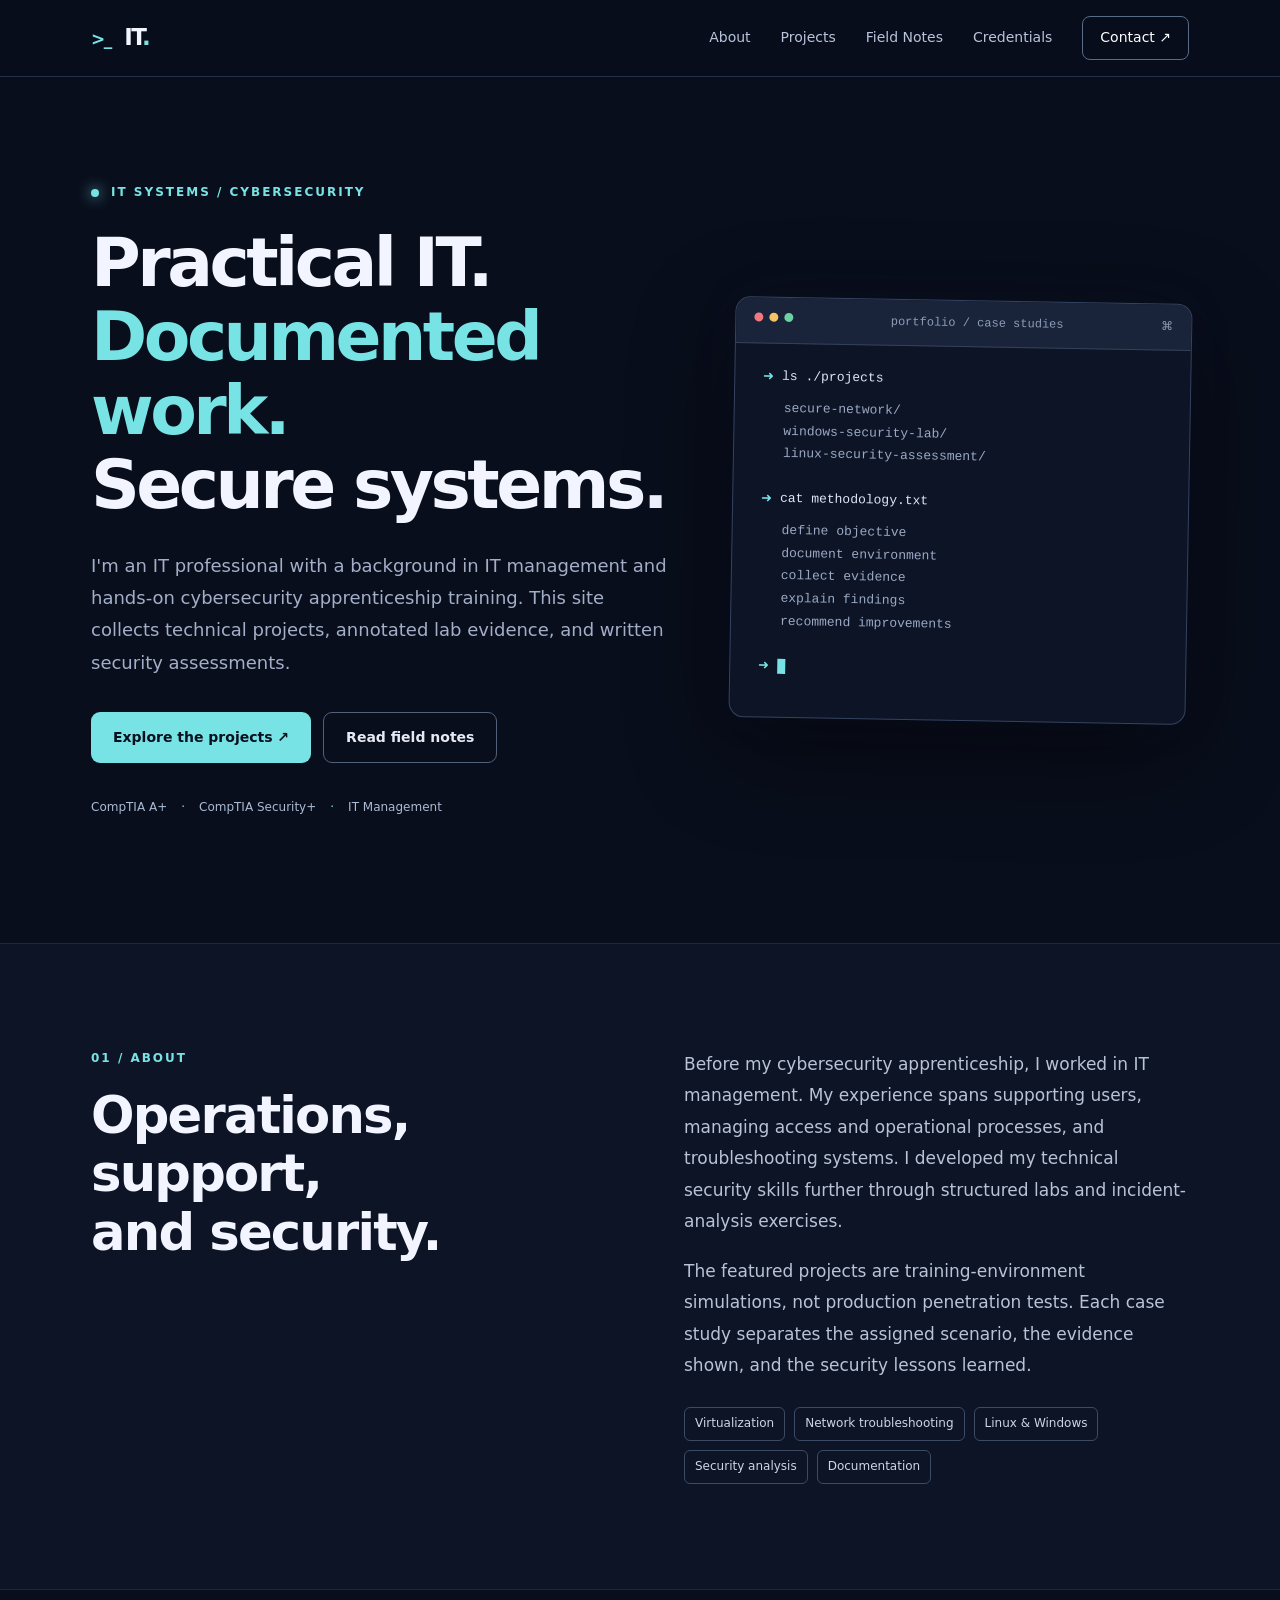
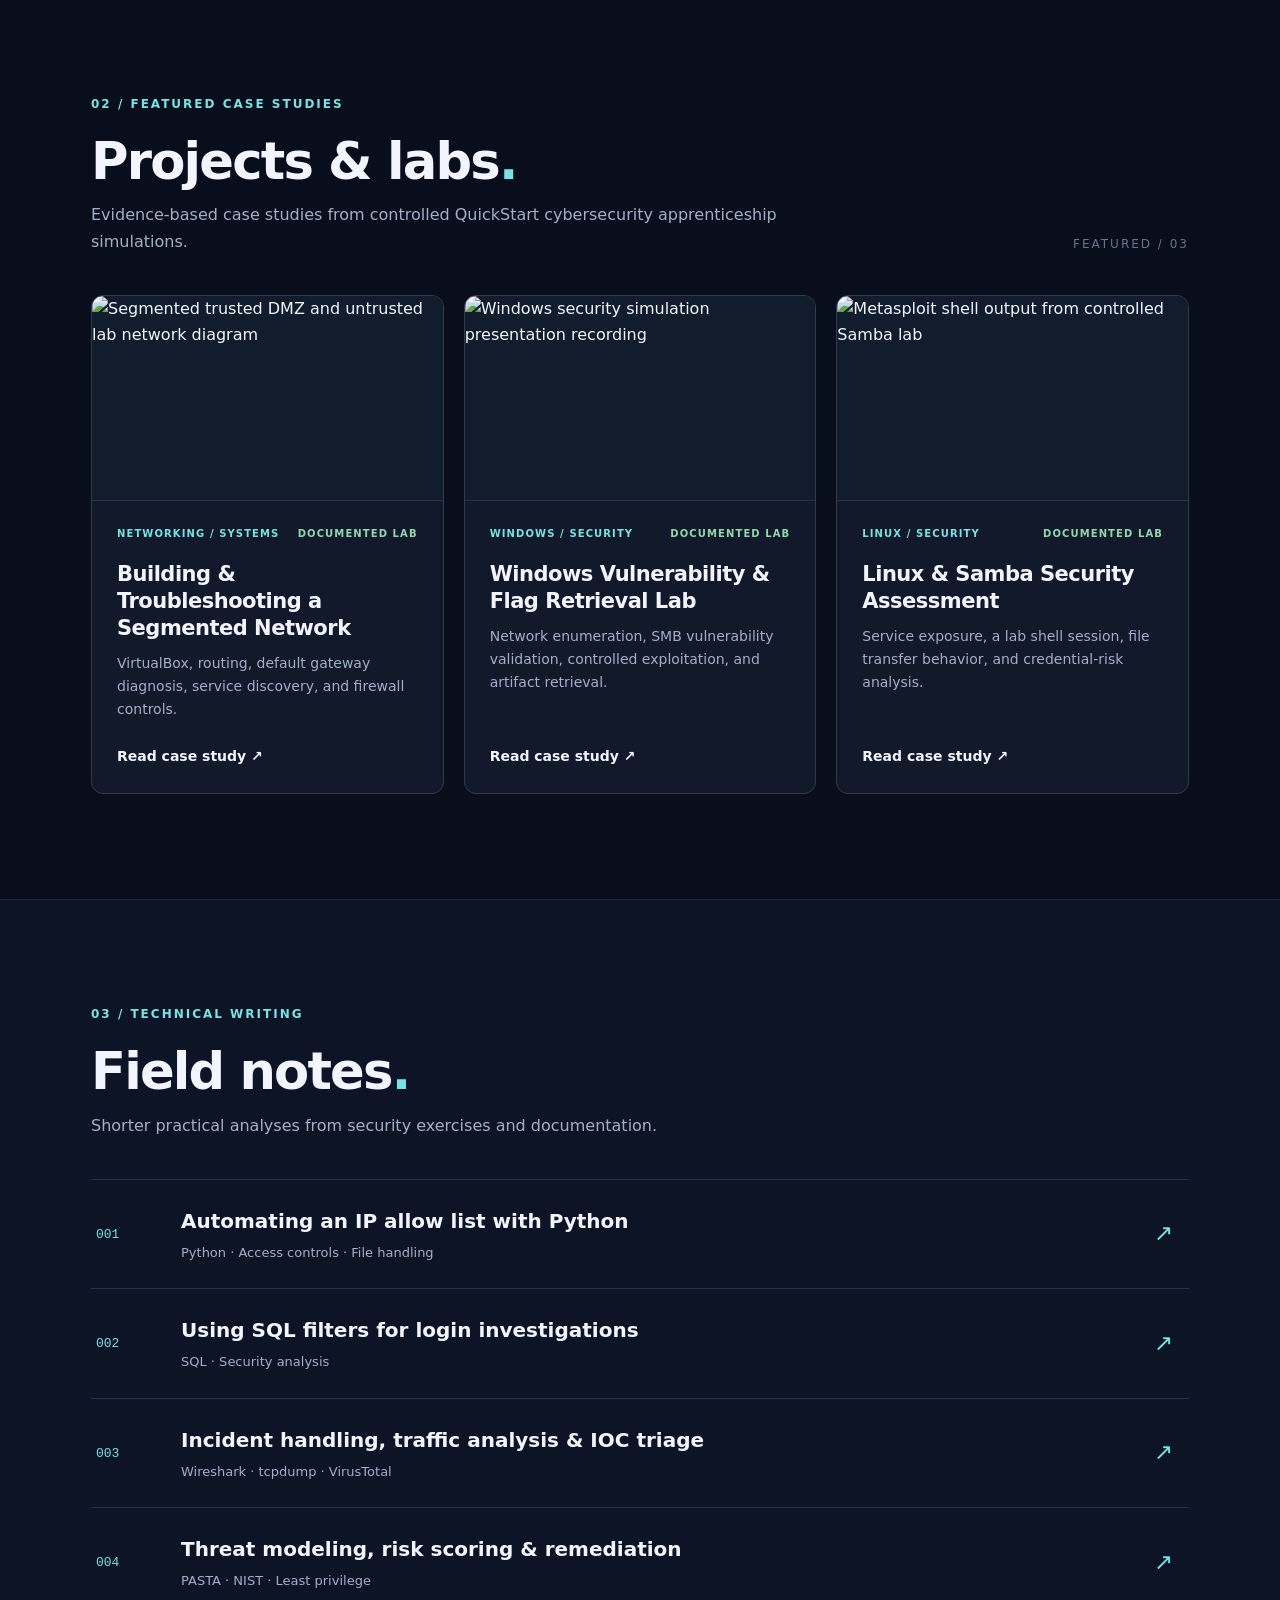
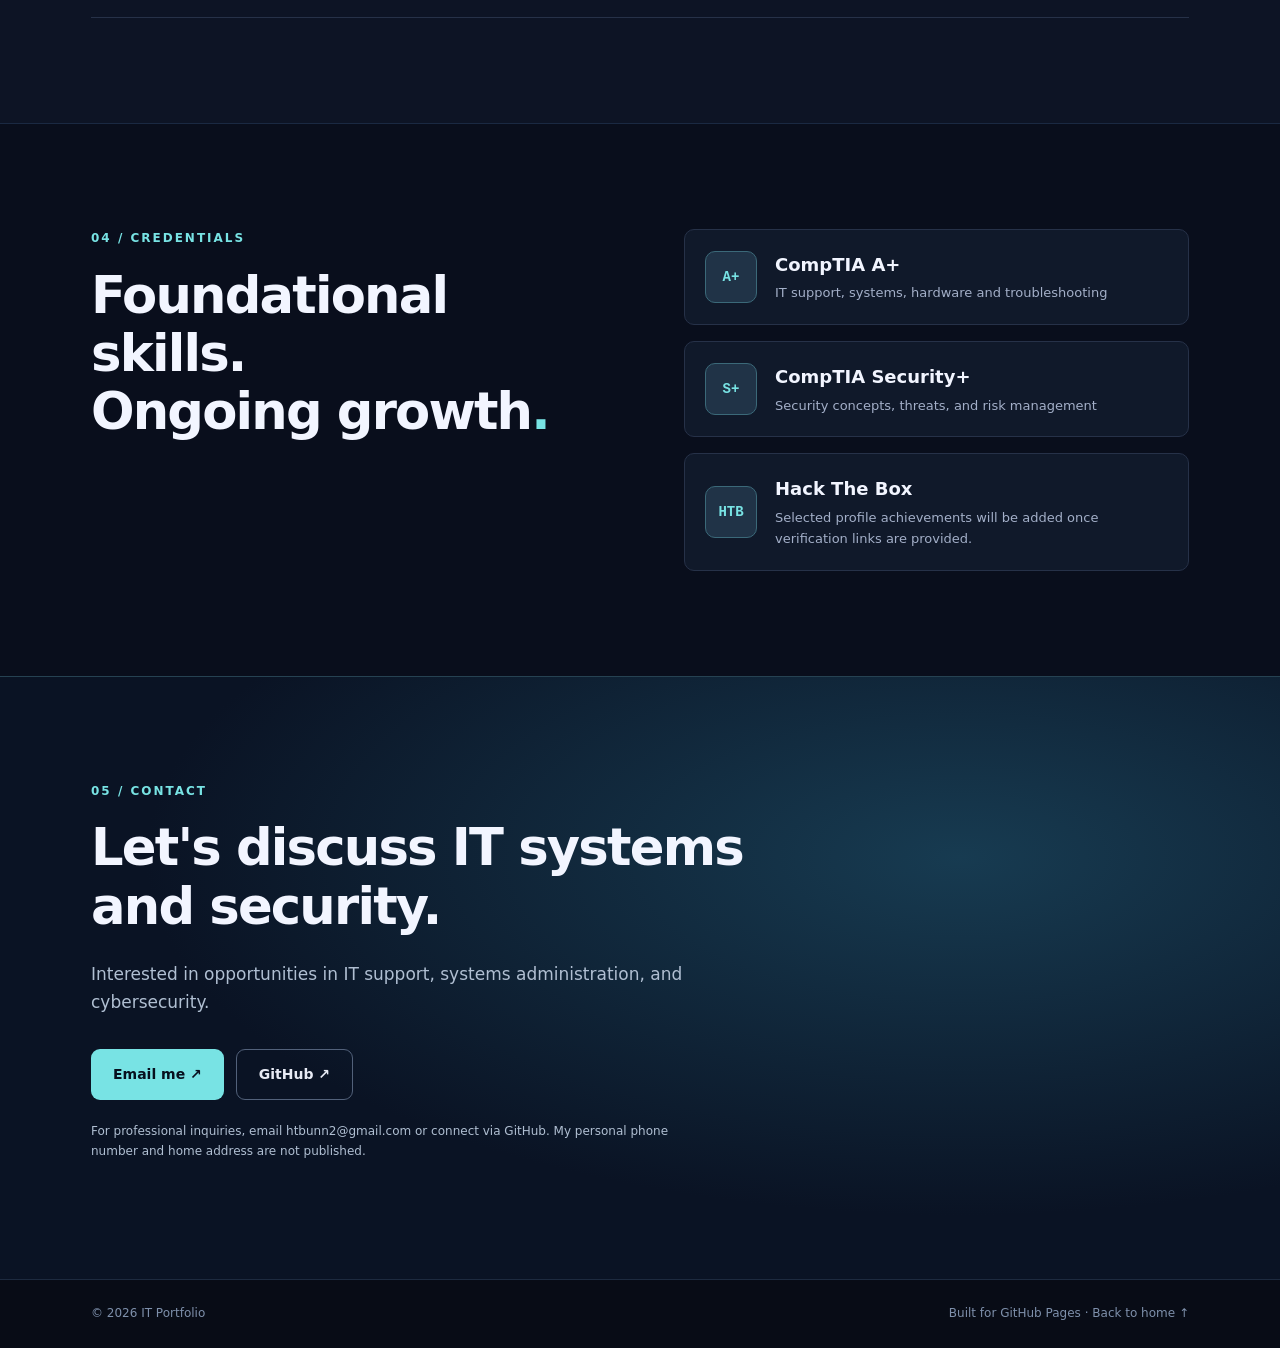
==== index.html @ 8334894c "Add files via upload" ====
<!doctype html><html lang="en"><head><meta charset="utf-8"><meta name="viewport" content="width=device-width,initial-scale=1"><meta name="theme-color" content="#090e1c"><meta name="description" content="IT systems administration and cybersecurity lab portfolio."><title>IT & Cybersecurity Portfolio | IT Portfolio</title><link rel="stylesheet" href="styles.css"></head><body><a href="#main" class="skip">Skip to content</a><header class="site-header"><div class="wrap nav"><a class="logo" href="index.html"><span class="logo-icon">&gt;_</span> IT<span class="dot">.</span></a><button id="menuButton" class="menu-toggle" aria-expanded="false" aria-controls="navLinks">Menu ☰</button><nav id="navLinks" aria-label="Main navigation"><a href="index.html#about">About</a><a href="index.html#projects">Projects</a><a href="index.html#writing">Field Notes</a><a href="index.html#credentials">Credentials</a><a class="nav-contact" href="index.html#contact">Contact ↗</a></nav></div></header><main id="main"><section class="hero wrap" id="home"><div class="eyebrow"><span class="live-dot"></span> IT SYSTEMS / CYBERSECURITY</div><div class="hero-grid"><div><h1>Practical IT.<br><span class="gradient">Documented work.</span><br>Secure systems.</h1><p class="intro">I'm an IT professional with a background in IT management and hands-on cybersecurity apprenticeship training. This site collects technical projects, annotated lab evidence, and written security assessments.</p><div class="actions"><a class="button primary" href="#projects">Explore the projects ↗</a><a class="button secondary" href="#writing">Read field notes</a></div><div class="hero-meta"><span>CompTIA A+</span><span>CompTIA Security+</span><span>IT Management</span></div></div><div class="terminal"><div class="terminal-bar"><span class="circles"><i></i><i></i><i></i></span><span>portfolio / case studies</span><span>⌘</span></div><div class="terminal-body"><p><span class="prompt">➜</span> <span class="cmd">ls ./projects</span></p><p class="output folders">secure-network/<br>windows-security-lab/<br>linux-security-assessment/</p><p><span class="prompt">➜</span> <span class="cmd">cat methodology.txt</span></p><p class="output">define objective<br>document environment<br>collect evidence<br>explain findings<br>recommend improvements</p><p><span class="prompt">➜</span> <span class="cursor"></span></p></div></div></div></section>
<section class="section alt" id="about"><div class="wrap section-layout"><div><div class="kicker">01 / ABOUT</div><h2>Operations, support,<br>and security.</h2></div><div class="body-copy"><p>Before my cybersecurity apprenticeship, I worked in IT management. My experience spans supporting users, managing access and operational processes, and troubleshooting systems. I developed my technical security skills further through structured labs and incident-analysis exercises.</p><p>The featured projects are training-environment simulations, not production penetration tests. Each case study separates the assigned scenario, the evidence shown, and the security lessons learned.</p><div class="pill-row"><span>Virtualization</span><span>Network troubleshooting</span><span>Linux & Windows</span><span>Security analysis</span><span>Documentation</span></div></div></div></section>
<section class="section" id="projects"><div class="wrap"><div class="section-top"><div><div class="kicker">02 / FEATURED CASE STUDIES</div><h2>Projects & labs<span class="dot">.</span></h2><p class="muted">Evidence-based case studies from controlled QuickStart cybersecurity apprenticeship simulations.</p></div><span class="section-index">FEATURED / 03</span></div><div class="card-grid">
<article class="project-card"><a href="projects/secure-network.html" class="card-image-link"><img src="assets/segmented-lab-network.webp" alt="Segmented trusted DMZ and untrusted lab network diagram" loading="lazy"></a><div class="card-content"><div class="tag-row"><span>NETWORKING / SYSTEMS</span><span class="done">DOCUMENTED LAB</span></div><h3>Building & Troubleshooting a Segmented Network</h3><p>VirtualBox, routing, default gateway diagnosis, service discovery, and firewall controls.</p><a class="text-link" href="projects/secure-network.html">Read case study ↗</a></div></article>
<article class="project-card"><a href="projects/windows-security-lab.html" class="card-image-link"><img src="assets/windows-lab-poster.webp" alt="Windows security simulation presentation recording" loading="lazy"></a><div class="card-content"><div class="tag-row"><span>WINDOWS / SECURITY</span><span class="done">DOCUMENTED LAB</span></div><h3>Windows Vulnerability & Flag Retrieval Lab</h3><p>Network enumeration, SMB vulnerability validation, controlled exploitation, and artifact retrieval.</p><a class="text-link" href="projects/windows-security-lab.html">Read case study ↗</a></div></article>
<article class="project-card"><a href="projects/linux-security-assessment.html" class="card-image-link"><img src="assets/samba-session.webp" alt="Metasploit shell output from controlled Samba lab" loading="lazy"></a><div class="card-content"><div class="tag-row"><span>LINUX / SECURITY</span><span class="done">DOCUMENTED LAB</span></div><h3>Linux & Samba Security Assessment</h3><p>Service exposure, a lab shell session, file transfer behavior, and credential-risk analysis.</p><a class="text-link" href="projects/linux-security-assessment.html">Read case study ↗</a></div></article>
</div></div></section>
<section class="section alt" id="writing"><div class="wrap"><div class="section-top"><div><div class="kicker">03 / TECHNICAL WRITING</div><h2>Field notes<span class="dot">.</span></h2><p class="muted">Shorter practical analyses from security exercises and documentation.</p></div></div><div class="notes-list">
<a href="notes/python-allowlist.html"><span class="note-number">001</span><span class="note-title">Automating an IP allow list with Python<small>Python · Access controls · File handling</small></span><span class="arrow">↗</span></a>
<a href="notes/sql-investigations.html"><span class="note-number">002</span><span class="note-title">Using SQL filters for login investigations<small>SQL · Security analysis</small></span><span class="arrow">↗</span></a>
<a href="notes/incident-response.html"><span class="note-number">003</span><span class="note-title">Incident handling, traffic analysis & IOC triage<small>Wireshark · tcpdump · VirusTotal</small></span><span class="arrow">↗</span></a>
<a href="notes/risk-assessment.html"><span class="note-number">004</span><span class="note-title">Threat modeling, risk scoring & remediation<small>PASTA · NIST · Least privilege</small></span><span class="arrow">↗</span></a>
</div></div></section>
<section class="section" id="credentials"><div class="wrap section-layout"><div><div class="kicker">04 / CREDENTIALS</div><h2>Foundational skills.<br>Ongoing growth<span class="dot">.</span></h2></div><div class="credential-stack"><div class="credential"><div class="credential-icon">A+</div><div><h3>CompTIA A+</h3><p>IT support, systems, hardware and troubleshooting</p></div></div><div class="credential"><div class="credential-icon">S+</div><div><h3>CompTIA Security+</h3><p>Security concepts, threats, and risk management</p></div></div><div class="credential"><div class="credential-icon">HTB</div><div><h3>Hack The Box</h3><p>Selected profile achievements will be added once verification links are provided.</p></div></div></div></div></section>
<section class="section contact-section" id="contact"><div class="wrap"><div class="kicker">05 / CONTACT</div><h2>Let's discuss IT systems<br>and security.</h2><p>Interested in opportunities in IT support, systems administration, and cybersecurity.</p><div class="actions"><a class="button primary" href="mailto:htbunn2@gmail.com">Email me ↗</a><a class="button secondary" href="https://github.com/goldenhoneybunn" target="_blank" rel="noopener noreferrer" referrerpolicy="no-referrer">GitHub ↗</a></div><p class="contact-note">For professional inquiries, email <a href="mailto:htbunn2@gmail.com">htbunn2@gmail.com</a> or connect via GitHub. My personal phone number and home address are not published.</p></div></section></main><footer><div class="wrap footer-inner"><span>© <span id="year"></span> IT Portfolio</span><span>Built for GitHub Pages · <a href="index.html">Back to home ↑</a></span></div></footer><script src="script.js"></script></body></html>
---- styles.css ----
:root{--bg:#090e1c;--surface:#10182a;--surface2:#0d1425;--border:#263148;--text:#f2f5ff;--muted:#a3afc8;--cyan:#78e3e4;--violet:#958aff;--max:1150px}*{box-sizing:border-box}html{scroll-behavior:smooth;scroll-padding-top:86px}body{margin:0;background:var(--bg);color:var(--text);font:16px/1.65 system-ui,-apple-system,BlinkMacSystemFont,"Segoe UI",sans-serif}a{color:inherit;text-decoration:none}a:focus-visible,button:focus-visible{outline:3px solid var(--cyan);outline-offset:4px}.wrap{max-width:var(--max);margin:0 auto;padding-left:26px;padding-right:26px}.skip{position:absolute;left:15px;top:-60px;background:white;color:black;padding:12px;z-index:99}.skip:focus{top:10px}.site-header{position:sticky;top:0;z-index:20;background:#090e1ce8;backdrop-filter:blur(15px);border-bottom:1px solid #22304a}.nav{display:flex;align-items:center;justify-content:space-between;min-height:76px}.logo{font-size:23px;letter-spacing:-1.5px;font-weight:850}.logo-icon{font-size:17px;color:var(--cyan);margin-right:7px}.dot{color:var(--cyan)}nav{display:flex;align-items:center;gap:30px}nav a{font-size:14px;color:#b9c4da;transition:color .2s}nav a:hover,.text-link:hover{color:var(--cyan)}nav .nav-contact{padding:9px 17px;border:1px solid #596b87;color:white;border-radius:8px}.menu-toggle{display:none}.hero{padding-top:106px;padding-bottom:125px}.eyebrow,.kicker{color:var(--cyan);letter-spacing:2px;font-size:12px;font-weight:750}.eyebrow{display:flex;align-items:center;gap:12px}.live-dot{width:8px;height:8px;background:var(--cyan);border-radius:50%;box-shadow:0 0 14px var(--cyan)}.hero-grid{display:grid;grid-template-columns:1.12fr .88fr;align-items:center;gap:60px}.hero h1{font-size:clamp(45px,5.3vw,77px);line-height:1.09;letter-spacing:-3.5px;margin:23px 0 28px;font-weight:790}.gradient{color:var(--cyan)}.intro{color:var(--muted);max-width:610px;font-size:18px;line-height:1.8}.intro strong{color:white}.actions{display:flex;gap:12px;flex-wrap:wrap;margin-top:33px}.button{display:inline-flex;align-items:center;gap:20px;font-weight:700;font-size:14px;border-radius:9px;padding:13px 22px;transition:transform .15s,background .15s}.button:hover{transform:translateY(-2px)}.primary{background:var(--cyan);color:#07101e}.primary:hover{background:#a0ffff}.secondary{border:1px solid #52617a;color:#e7eaf4}.secondary:hover{background:#19233a}.hero-meta{display:flex;gap:14px;flex-wrap:wrap;margin-top:35px;color:#aabbd3;font-size:12px}.hero-meta span:not(:last-child):after{content:"·";margin-left:14px;color:var(--cyan)}.terminal{border:1px solid #354361;border-radius:15px;overflow:hidden;background:#0c1426;box-shadow:0 30px 100px #0007,0 0 55px #4761a50d;transform:rotate(1deg)}.terminal-bar{background:#19233a;border-bottom:1px solid #34415a;display:flex;justify-content:space-between;padding:15px 18px;color:#8d9db7;font:12px ui-monospace,SFMono-Regular,Consolas,monospace}.circles{display:flex;gap:6px}.circles i{display:block;width:9px;height:9px;background:#6b7895;border-radius:50%}.circles i:first-child{background:#ef797c}.circles i:nth-child(2){background:#f4c367}.circles i:nth-child(3){background:#6bd0a4}.terminal-body{padding:22px 28px 30px;font:13px/1.75 ui-monospace,SFMono-Regular,Consolas,monospace}.terminal-body p{margin:0 0 9px}.prompt,.folders{color:var(--cyan)}.cmd{color:#e0e6f6}.output{padding-left:21px;color:#9ba9c4;margin-bottom:22px!important}.cursor{display:inline-block;background:var(--cyan);height:15px;width:8px;vertical-align:middle}.section{padding:105px 0}.section.alt{background:var(--surface2);border-top:1px solid #1a2942;border-bottom:1px solid #1a2942}.section-layout{display:grid;grid-template-columns:1fr 1fr;gap:88px}.section h2{font-size:clamp(35px,4vw,53px);line-height:1.14;letter-spacing:-1.8px;margin:17px 0 25px}.body-copy p{margin:0 0 18px;color:#b9c3d7;font-size:17px;line-height:1.85}.pill-row{display:flex;gap:9px;flex-wrap:wrap;margin-top:26px}.pill-row span{border:1px solid #3c4b63;border-radius:6px;color:#ccd6e7;padding:6px 10px;font-size:12px}.section-top{display:flex;align-items:end;justify-content:space-between;margin-bottom:40px}.section-top h2{margin-bottom:12px}.muted{color:var(--muted);max-width:700px;margin:0}.section-index{color:#65748f;font-size:12px;letter-spacing:2px;white-space:nowrap}.card-grid{display:grid;grid-template-columns:repeat(3,minmax(0,1fr));gap:20px}.project-card{border:1px solid #303b52;border-radius:12px;overflow:hidden;background:#11192a;display:flex;flex-direction:column;transition:transform .2s,border-color .2s}.project-card:hover{transform:translateY(-5px);border-color:#77dfe0}.project-visual{height:174px;display:flex;align-items:center;justify-content:center;border-bottom:1px solid #2b3b54;overflow:hidden}.visual-one{background:radial-gradient(circle at 70% 30%,#25475c,#10192c 64%)}.visual-code{font:14px/2 ui-monospace,monospace;color:#b9fafa;background:#080f1ab8;border:1px solid #2c6070;border-radius:8px;padding:13px 20px;transform:rotate(-4deg)}.visual-code span{color:#75aab8}.visual-two{background:radial-gradient(circle at 50% 50%,#1b3d5d,#10192c 70%)}.network-diagram{display:flex;align-items:center;gap:4px;color:#79e3e4;font:11px ui-monospace,monospace}.network-diagram span{border:1px solid #69c9db;padding:14px 9px;border-radius:5px;background:#122e4a}.network-diagram b{font-size:16px}.visual-three{background:radial-gradient(circle at 50% 20%,#2c315b,#111a2b 70%)}.grid-lines{display:grid;grid-template-columns:1fr 1fr;gap:13px;transform:rotate(-7deg)}.grid-lines span{color:#bab1ff;border:1px solid #6563b2;border-radius:6px;background:#171b38;padding:8px 25px;font:13px ui-monospace,monospace}.card-content{padding:25px;display:flex;flex-direction:column;flex:1}.tag-row{display:flex;justify-content:space-between;gap:8px;flex-wrap:wrap;color:var(--cyan);font-size:10px;font-weight:800;letter-spacing:1.1px}.tag-row .sample{color:#c9b18e}.card-content h3{font-size:21px;line-height:1.28;letter-spacing:-.5px;margin:19px 0 10px}.card-content p{color:var(--muted);font-size:14px;margin:0 0 24px;flex:1}.text-link{font-size:14px;font-weight:700}.text-link span{margin-left:6px}.notes-list{border-top:1px solid var(--border)}.notes-list a{padding:25px 5px;display:grid;grid-template-columns:85px 1fr 30px;align-items:center;border-bottom:1px solid var(--border);transition:background .2s}.notes-list a:hover{background:#162139}.note-number{color:var(--cyan);font:13px ui-monospace,monospace}.note-title{font-size:20px;font-weight:650}.note-title small{display:block;color:var(--muted);font-size:13px;font-weight:400;margin-top:4px}.arrow{color:var(--cyan);font-size:23px}.credential-stack{display:grid;gap:16px}.credential{display:flex;gap:18px;align-items:center;border:1px solid var(--border);padding:20px;border-radius:10px;background:#10192a}.credential-icon{height:52px;min-width:52px;display:grid;place-items:center;background:#203347;border:1px solid #3b6979;border-radius:10px;color:var(--cyan);font:800 14px ui-monospace,monospace}.credential h3{margin:0 0 3px;font-size:18px}.credential p{margin:0;color:var(--muted);font-size:13px}.credential small{color:#7697ab}.contact-section{background:radial-gradient(ellipse at 75% 30%,#173b51,#0a1324 60%);border-top:1px solid #264252}.contact-section p{color:#b0bfd2;max-width:600px;font-size:17px}.contact-note{font-size:12px!important;margin-top:22px}footer{background:#080c16;border-top:1px solid #1d2a3f}.footer-inner{display:flex;justify-content:space-between;flex-wrap:wrap;gap:20px;padding-top:24px;padding-bottom:24px;font-size:12px;color:#7e90ab}.footer-inner a:hover{color:var(--cyan)}.article{max-width:800px;margin:0 auto;padding:85px 26px 120px}.article h1{font-size:clamp(36px,5vw,58px);line-height:1.12;letter-spacing:-2px;margin:18px 0}.article h2{font-size:25px;margin-top:42px}.article p,.article li{color:#b6c3d7}.article .alert{border-left:3px solid var(--cyan);background:#132238;padding:15px 20px;color:#d6e6f1;margin:30px 0}.article a{color:var(--cyan);text-decoration:underline}.article pre{overflow-x:auto;background:#111d30;padding:20px;border-radius:8px;color:#b6ecf4}.article .video-placeholder{border:1px dashed #506781;aspect-ratio:16/9;display:grid;place-items:center;color:var(--muted);background:#101b2c;border-radius:10px;text-align:center;padding:20px}.article .back{display:inline-block;margin-bottom:20px;text-decoration:none}.article .back:hover{color:white}@media(max-width:900px){.hero-grid{grid-template-columns:1fr;gap:45px}.hero{padding-top:75px}.terminal{max-width:570px;transform:none}.card-grid{grid-template-columns:1fr 1fr}.section-layout{gap:42px}}@media(max-width:640px){.wrap{padding-left:20px;padding-right:20px}.hero{padding-top:64px;padding-bottom:80px}.hero h1{letter-spacing:-2px}.intro{font-size:16px}.section{padding:75px 0}.section-layout{grid-template-columns:1fr;gap:15px}.card-grid{grid-template-columns:1fr}.section-index{display:none}.menu-toggle{display:block;border:1px solid #3b5068;border-radius:7px;background:none;color:white;padding:8px 12px}nav{display:none;position:absolute;top:76px;left:0;right:0;background:#10182a;border-bottom:1px solid #344057;padding:20px;flex-direction:column;align-items:stretch;gap:16px}nav.open{display:flex}.hero-meta{gap:8px}.hero-meta span:not(:last-child):after{margin-left:8px}.notes-list a{grid-template-columns:48px 1fr 20px}.note-title{font-size:16px}.terminal-body{font-size:12px;padding:18px}.contact-section h2{font-size:37px}}

.card-image-link{display:block;overflow:hidden;height:205px;background:#111c2c;border-bottom:1px solid var(--border)}.card-image-link img{width:100%;height:100%;object-fit:cover;transition:transform .25s}.project-card:hover .card-image-link img{transform:scale(1.035)}.done{color:#91d8ad!important}.article{max-width:840px}.article .deck{font-size:19px;color:#c5d1e4;margin:0 0 29px}.article figure{margin:28px 0}.article figure img{width:100%;height:auto;max-height:560px;object-fit:contain;background:#0e1829;border-radius:11px;border:1px solid var(--border)}.article figcaption,.video-caption,.source-note{font-size:12px!important;color:#91a0ba!important;margin-top:9px}.article .tag-strip{display:flex;gap:8px;flex-wrap:wrap;margin:24px 0}.tag-strip span{font-size:12px;color:var(--cyan);background:#142637;border:1px solid #325067;border-radius:5px;padding:4px 10px}.article h2{border-top:1px solid var(--border);padding-top:24px}.media-video{margin:24px 0 35px}.video-cover{aspect-ratio:16/9;background-size:cover;background-position:center;display:flex;flex-direction:column;justify-content:center;align-items:center;border:1px solid #425671;border-radius:12px;text-align:center;gap:12px;padding:30px}.video-cover strong{font-size:22px;color:white}.video-cover small{font-size:13px;max-width:330px;color:#d7e5f2}.play-icon{display:grid;place-items:center;width:64px;height:64px;border-radius:100%;background:#78e3e4;color:#07131f;font-size:23px}.article pre code{white-space:pre}.article .back{color:#78e3e4}.article ol li,.article ul li{margin-bottom:10px}@media(max-width:650px){.card-image-link{height:190px}.video-cover strong{font-size:18px}}
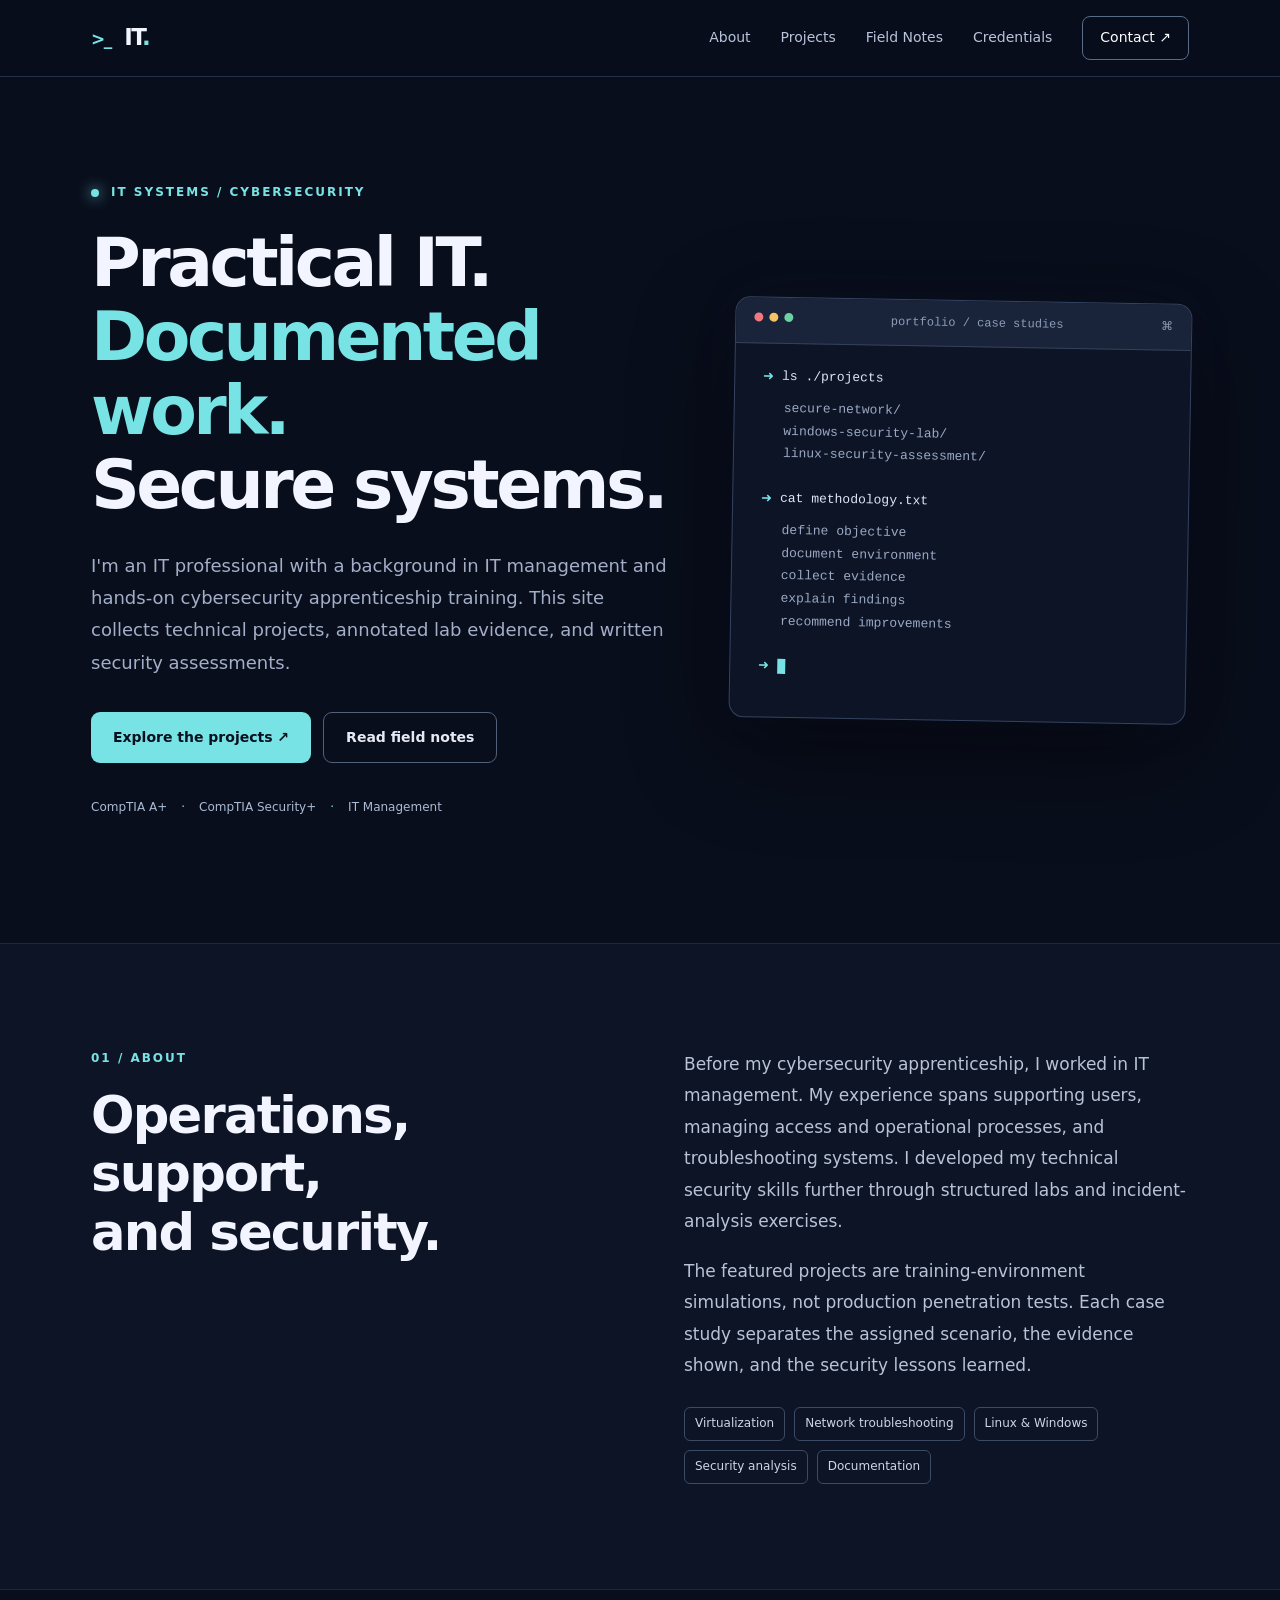
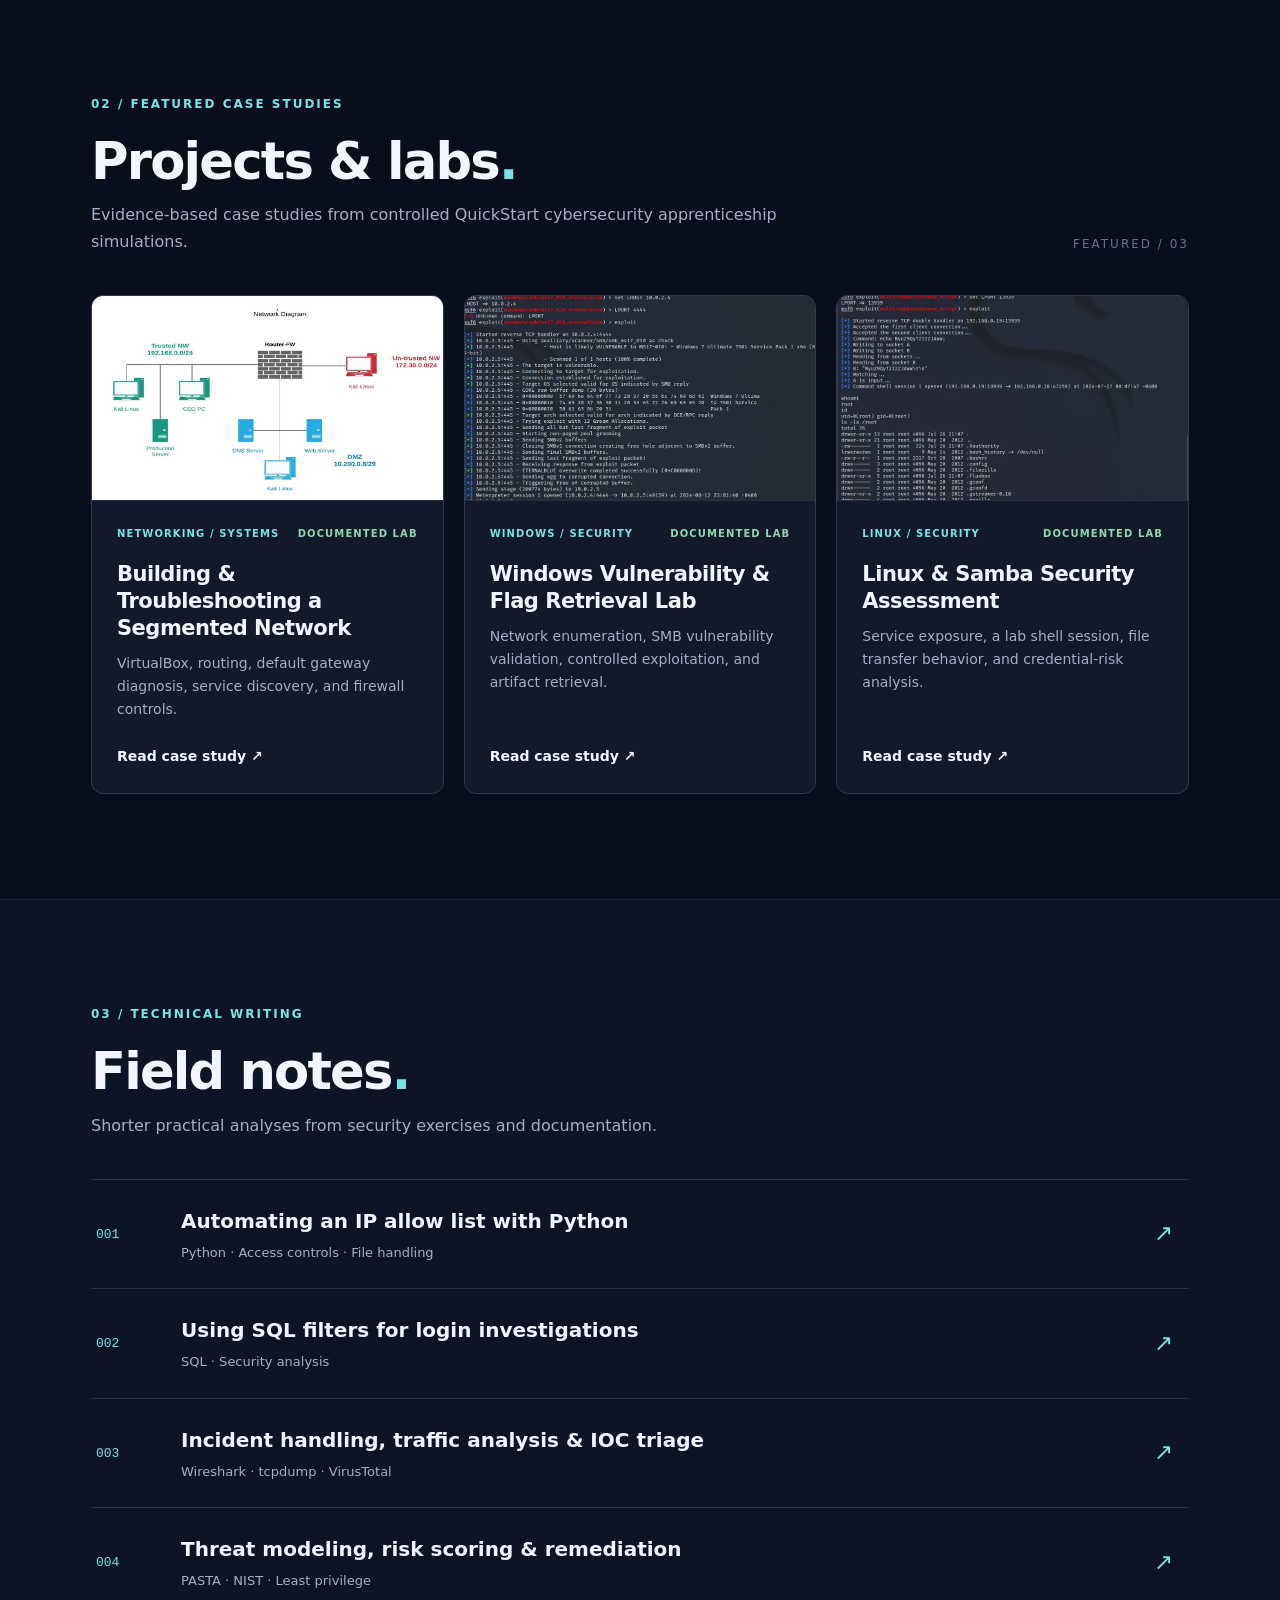
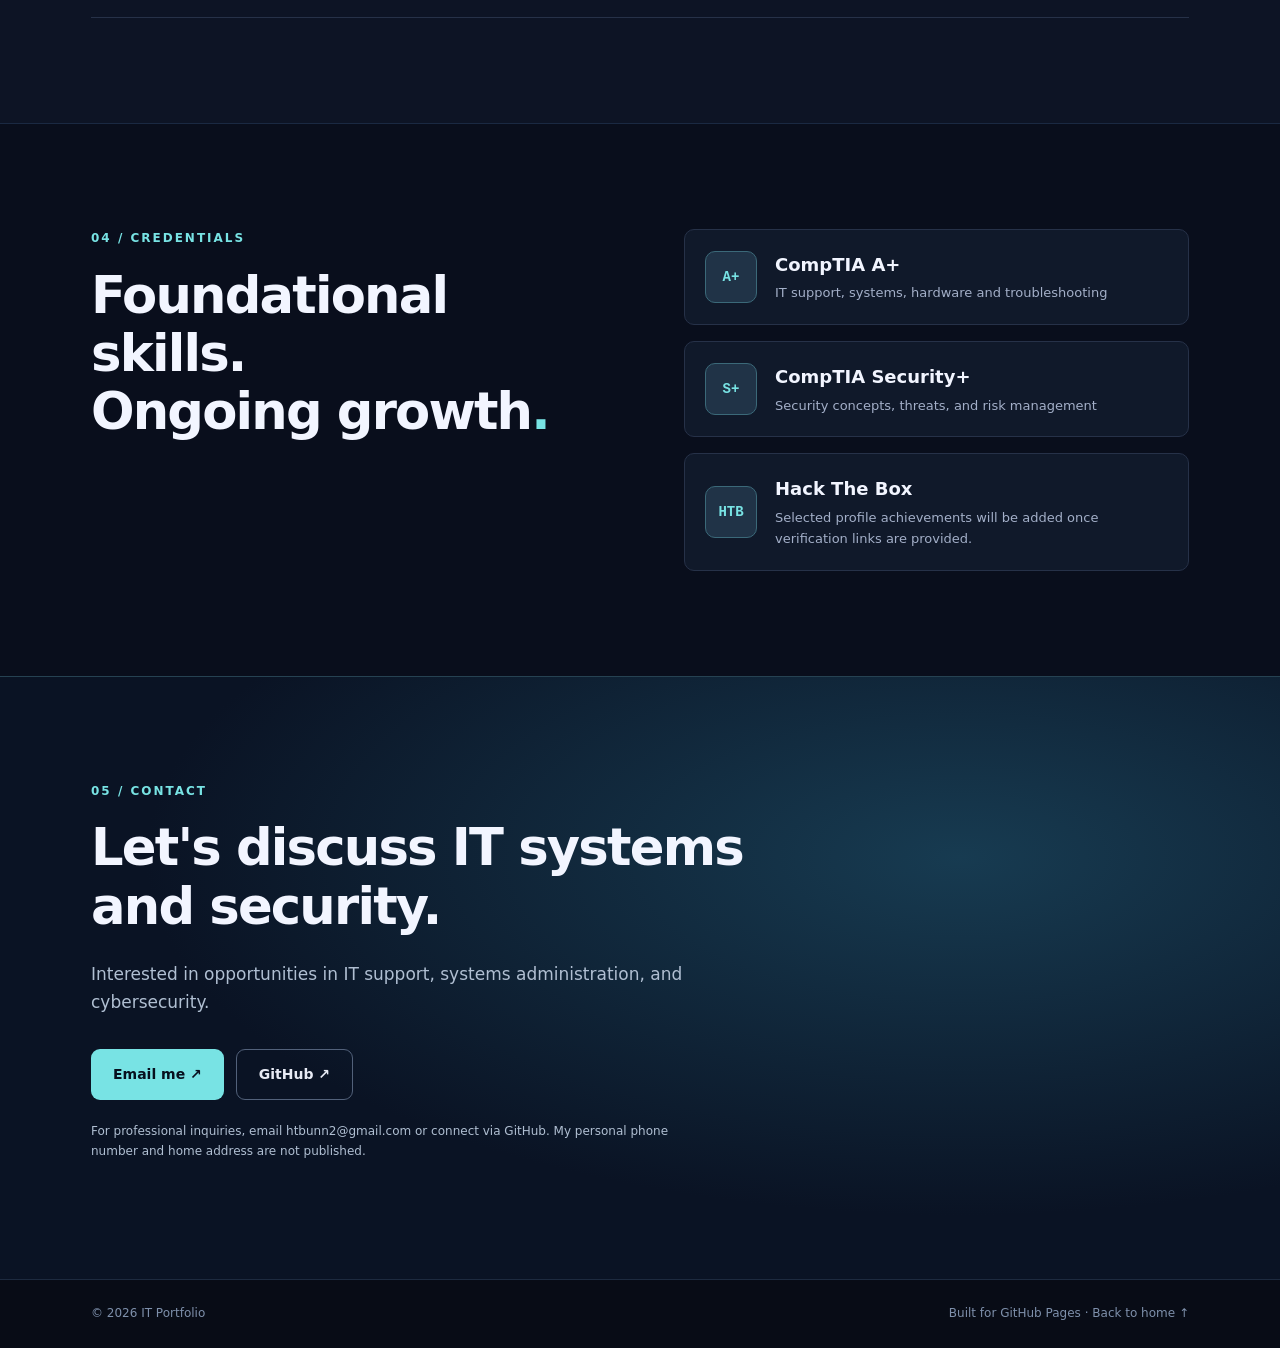
==== commit bdb4d692: "Add files via upload" ====
--- a/index.html
+++ b/index.html
@@ -1,15 +1,15 @@
 <!doctype html><html lang="en"><head><meta charset="utf-8"><meta name="viewport" content="width=device-width,initial-scale=1"><meta name="theme-color" content="#090e1c"><meta name="description" content="IT systems administration and cybersecurity lab portfolio."><title>IT & Cybersecurity Portfolio | IT Portfolio</title><link rel="stylesheet" href="styles.css"></head><body><a href="#main" class="skip">Skip to content</a><header class="site-header"><div class="wrap nav"><a class="logo" href="index.html"><span class="logo-icon">&gt;_</span> IT<span class="dot">.</span></a><button id="menuButton" class="menu-toggle" aria-expanded="false" aria-controls="navLinks">Menu ☰</button><nav id="navLinks" aria-label="Main navigation"><a href="index.html#about">About</a><a href="index.html#projects">Projects</a><a href="index.html#writing">Field Notes</a><a href="index.html#credentials">Credentials</a><a class="nav-contact" href="index.html#contact">Contact ↗</a></nav></div></header><main id="main"><section class="hero wrap" id="home"><div class="eyebrow"><span class="live-dot"></span> IT SYSTEMS / CYBERSECURITY</div><div class="hero-grid"><div><h1>Practical IT.<br><span class="gradient">Documented work.</span><br>Secure systems.</h1><p class="intro">I'm an IT professional with a background in IT management and hands-on cybersecurity apprenticeship training. This site collects technical projects, annotated lab evidence, and written security assessments.</p><div class="actions"><a class="button primary" href="#projects">Explore the projects ↗</a><a class="button secondary" href="#writing">Read field notes</a></div><div class="hero-meta"><span>CompTIA A+</span><span>CompTIA Security+</span><span>IT Management</span></div></div><div class="terminal"><div class="terminal-bar"><span class="circles"><i></i><i></i><i></i></span><span>portfolio / case studies</span><span>⌘</span></div><div class="terminal-body"><p><span class="prompt">➜</span> <span class="cmd">ls ./projects</span></p><p class="output folders">secure-network/<br>windows-security-lab/<br>linux-security-assessment/</p><p><span class="prompt">➜</span> <span class="cmd">cat methodology.txt</span></p><p class="output">define objective<br>document environment<br>collect evidence<br>explain findings<br>recommend improvements</p><p><span class="prompt">➜</span> <span class="cursor"></span></p></div></div></div></section>
 <section class="section alt" id="about"><div class="wrap section-layout"><div><div class="kicker">01 / ABOUT</div><h2>Operations, support,<br>and security.</h2></div><div class="body-copy"><p>Before my cybersecurity apprenticeship, I worked in IT management. My experience spans supporting users, managing access and operational processes, and troubleshooting systems. I developed my technical security skills further through structured labs and incident-analysis exercises.</p><p>The featured projects are training-environment simulations, not production penetration tests. Each case study separates the assigned scenario, the evidence shown, and the security lessons learned.</p><div class="pill-row"><span>Virtualization</span><span>Network troubleshooting</span><span>Linux & Windows</span><span>Security analysis</span><span>Documentation</span></div></div></div></section>
 <section class="section" id="projects"><div class="wrap"><div class="section-top"><div><div class="kicker">02 / FEATURED CASE STUDIES</div><h2>Projects & labs<span class="dot">.</span></h2><p class="muted">Evidence-based case studies from controlled QuickStart cybersecurity apprenticeship simulations.</p></div><span class="section-index">FEATURED / 03</span></div><div class="card-grid">
-<article class="project-card"><a href="projects/secure-network.html" class="card-image-link"><img src="assets/segmented-lab-network.webp" alt="Segmented trusted DMZ and untrusted lab network diagram" loading="lazy"></a><div class="card-content"><div class="tag-row"><span>NETWORKING / SYSTEMS</span><span class="done">DOCUMENTED LAB</span></div><h3>Building & Troubleshooting a Segmented Network</h3><p>VirtualBox, routing, default gateway diagnosis, service discovery, and firewall controls.</p><a class="text-link" href="projects/secure-network.html">Read case study ↗</a></div></article>
-<article class="project-card"><a href="projects/windows-security-lab.html" class="card-image-link"><img src="assets/windows-lab-poster.webp" alt="Windows security simulation presentation recording" loading="lazy"></a><div class="card-content"><div class="tag-row"><span>WINDOWS / SECURITY</span><span class="done">DOCUMENTED LAB</span></div><h3>Windows Vulnerability & Flag Retrieval Lab</h3><p>Network enumeration, SMB vulnerability validation, controlled exploitation, and artifact retrieval.</p><a class="text-link" href="projects/windows-security-lab.html">Read case study ↗</a></div></article>
-<article class="project-card"><a href="projects/linux-security-assessment.html" class="card-image-link"><img src="assets/samba-session.webp" alt="Metasploit shell output from controlled Samba lab" loading="lazy"></a><div class="card-content"><div class="tag-row"><span>LINUX / SECURITY</span><span class="done">DOCUMENTED LAB</span></div><h3>Linux & Samba Security Assessment</h3><p>Service exposure, a lab shell session, file transfer behavior, and credential-risk analysis.</p><a class="text-link" href="projects/linux-security-assessment.html">Read case study ↗</a></div></article>
+<article class="project-card"><a href="projects-secure-network.html" class="card-image-link"><img src="assets-segmented-lab-network.webp" alt="Segmented trusted DMZ and untrusted lab network diagram" loading="lazy"></a><div class="card-content"><div class="tag-row"><span>NETWORKING / SYSTEMS</span><span class="done">DOCUMENTED LAB</span></div><h3>Building & Troubleshooting a Segmented Network</h3><p>VirtualBox, routing, default gateway diagnosis, service discovery, and firewall controls.</p><a class="text-link" href="projects-secure-network.html">Read case study ↗</a></div></article>
+<article class="project-card"><a href="projects-windows-security-lab.html" class="card-image-link"><img src="assets-windows-lab-poster.webp" alt="Windows security simulation presentation recording" loading="lazy"></a><div class="card-content"><div class="tag-row"><span>WINDOWS / SECURITY</span><span class="done">DOCUMENTED LAB</span></div><h3>Windows Vulnerability & Flag Retrieval Lab</h3><p>Network enumeration, SMB vulnerability validation, controlled exploitation, and artifact retrieval.</p><a class="text-link" href="projects-windows-security-lab.html">Read case study ↗</a></div></article>
+<article class="project-card"><a href="projects-linux-security-assessment.html" class="card-image-link"><img src="assets-samba-session.webp" alt="Metasploit shell output from controlled Samba lab" loading="lazy"></a><div class="card-content"><div class="tag-row"><span>LINUX / SECURITY</span><span class="done">DOCUMENTED LAB</span></div><h3>Linux & Samba Security Assessment</h3><p>Service exposure, a lab shell session, file transfer behavior, and credential-risk analysis.</p><a class="text-link" href="projects-linux-security-assessment.html">Read case study ↗</a></div></article>
 </div></div></section>
 <section class="section alt" id="writing"><div class="wrap"><div class="section-top"><div><div class="kicker">03 / TECHNICAL WRITING</div><h2>Field notes<span class="dot">.</span></h2><p class="muted">Shorter practical analyses from security exercises and documentation.</p></div></div><div class="notes-list">
-<a href="notes/python-allowlist.html"><span class="note-number">001</span><span class="note-title">Automating an IP allow list with Python<small>Python · Access controls · File handling</small></span><span class="arrow">↗</span></a>
-<a href="notes/sql-investigations.html"><span class="note-number">002</span><span class="note-title">Using SQL filters for login investigations<small>SQL · Security analysis</small></span><span class="arrow">↗</span></a>
-<a href="notes/incident-response.html"><span class="note-number">003</span><span class="note-title">Incident handling, traffic analysis & IOC triage<small>Wireshark · tcpdump · VirusTotal</small></span><span class="arrow">↗</span></a>
-<a href="notes/risk-assessment.html"><span class="note-number">004</span><span class="note-title">Threat modeling, risk scoring & remediation<small>PASTA · NIST · Least privilege</small></span><span class="arrow">↗</span></a>
+<a href="notes-python-allowlist.html"><span class="note-number">001</span><span class="note-title">Automating an IP allow list with Python<small>Python · Access controls · File handling</small></span><span class="arrow">↗</span></a>
+<a href="notes-sql-investigations.html"><span class="note-number">002</span><span class="note-title">Using SQL filters for login investigations<small>SQL · Security analysis</small></span><span class="arrow">↗</span></a>
+<a href="notes-incident-response.html"><span class="note-number">003</span><span class="note-title">Incident handling, traffic analysis & IOC triage<small>Wireshark · tcpdump · VirusTotal</small></span><span class="arrow">↗</span></a>
+<a href="notes-risk-assessment.html"><span class="note-number">004</span><span class="note-title">Threat modeling, risk scoring & remediation<small>PASTA · NIST · Least privilege</small></span><span class="arrow">↗</span></a>
 </div></div></section>
 <section class="section" id="credentials"><div class="wrap section-layout"><div><div class="kicker">04 / CREDENTIALS</div><h2>Foundational skills.<br>Ongoing growth<span class="dot">.</span></h2></div><div class="credential-stack"><div class="credential"><div class="credential-icon">A+</div><div><h3>CompTIA A+</h3><p>IT support, systems, hardware and troubleshooting</p></div></div><div class="credential"><div class="credential-icon">S+</div><div><h3>CompTIA Security+</h3><p>Security concepts, threats, and risk management</p></div></div><div class="credential"><div class="credential-icon">HTB</div><div><h3>Hack The Box</h3><p>Selected profile achievements will be added once verification links are provided.</p></div></div></div></div></section>
 <section class="section contact-section" id="contact"><div class="wrap"><div class="kicker">05 / CONTACT</div><h2>Let's discuss IT systems<br>and security.</h2><p>Interested in opportunities in IT support, systems administration, and cybersecurity.</p><div class="actions"><a class="button primary" href="mailto:htbunn2@gmail.com">Email me ↗</a><a class="button secondary" href="https://github.com/goldenhoneybunn" target="_blank" rel="noopener noreferrer" referrerpolicy="no-referrer">GitHub ↗</a></div><p class="contact-note">For professional inquiries, email <a href="mailto:htbunn2@gmail.com">htbunn2@gmail.com</a> or connect via GitHub. My personal phone number and home address are not published.</p></div></section></main><footer><div class="wrap footer-inner"><span>© <span id="year"></span> IT Portfolio</span><span>Built for GitHub Pages · <a href="index.html">Back to home ↑</a></span></div></footer><script src="script.js"></script></body></html>
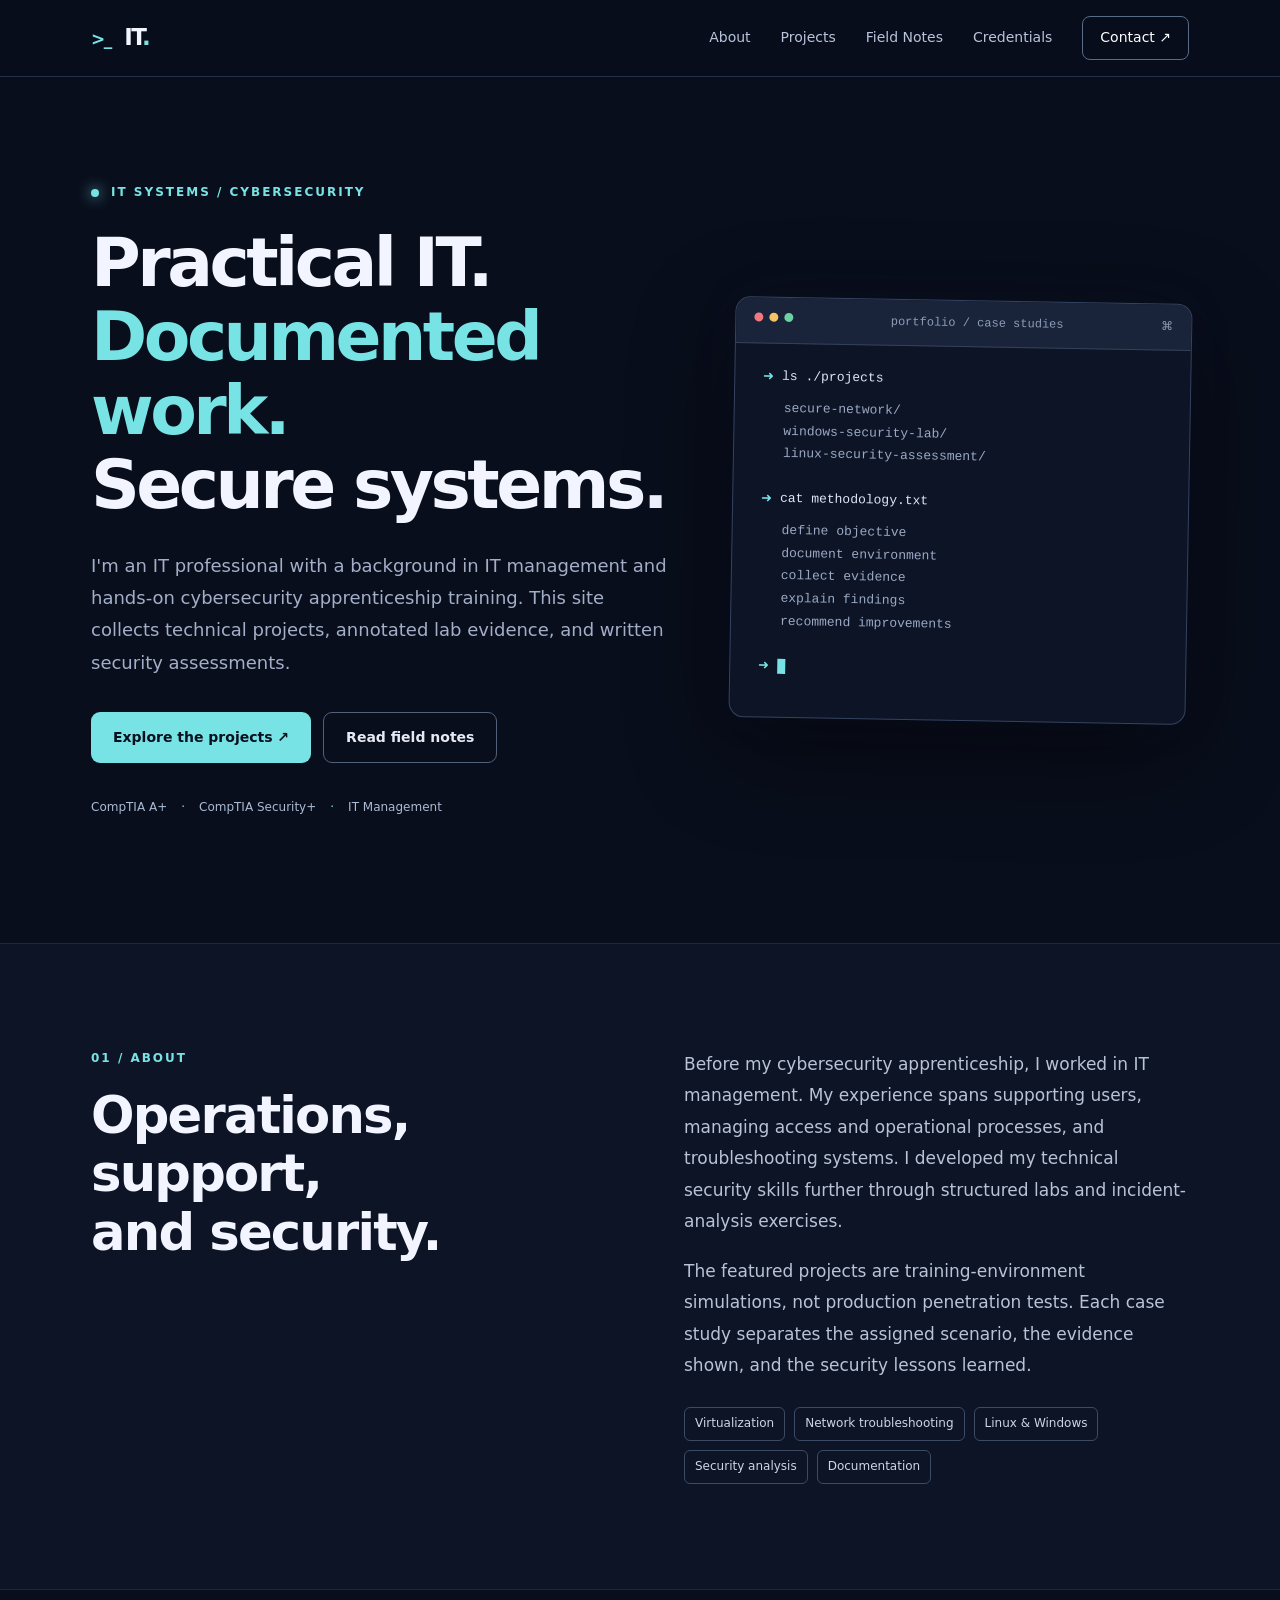
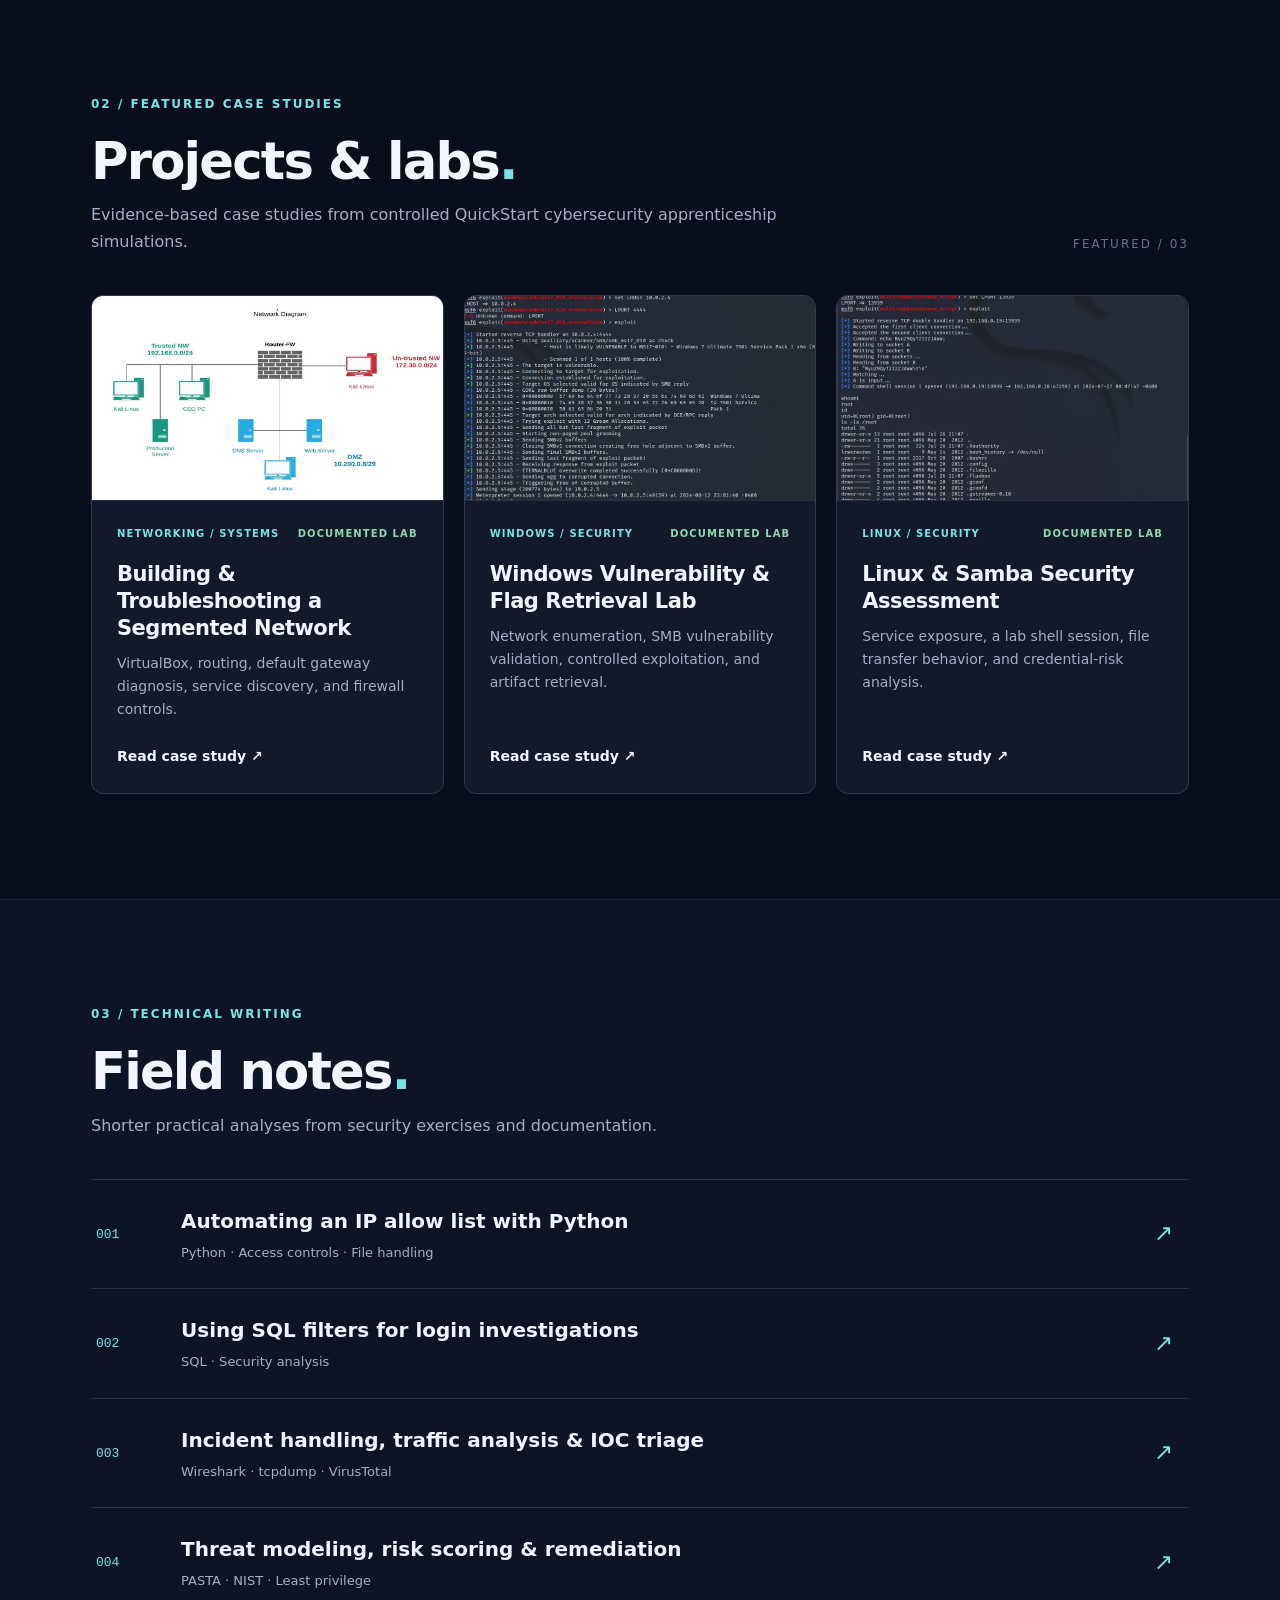
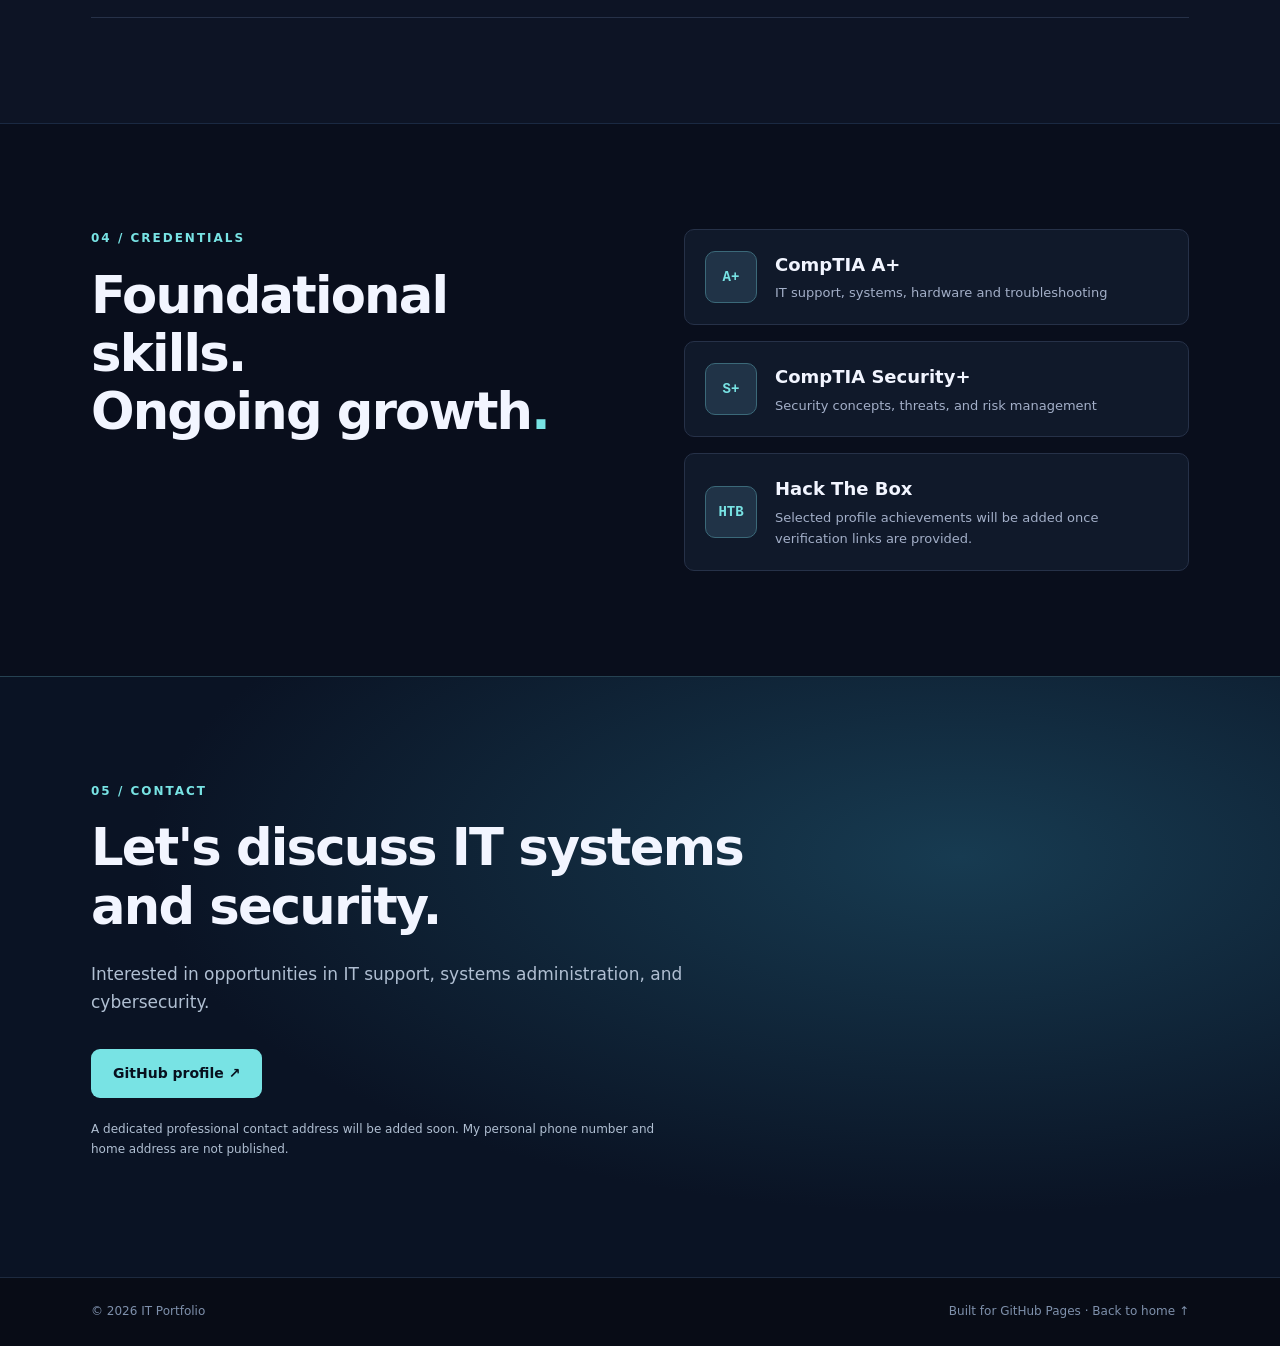
==== commit 907b084b: "Remove public email pending professional contact alias" ====
--- a/index.html
+++ b/index.html
@@ -12,4 +12,4 @@
 <a href="notes-risk-assessment.html"><span class="note-number">004</span><span class="note-title">Threat modeling, risk scoring & remediation<small>PASTA · NIST · Least privilege</small></span><span class="arrow">↗</span></a>
 </div></div></section>
 <section class="section" id="credentials"><div class="wrap section-layout"><div><div class="kicker">04 / CREDENTIALS</div><h2>Foundational skills.<br>Ongoing growth<span class="dot">.</span></h2></div><div class="credential-stack"><div class="credential"><div class="credential-icon">A+</div><div><h3>CompTIA A+</h3><p>IT support, systems, hardware and troubleshooting</p></div></div><div class="credential"><div class="credential-icon">S+</div><div><h3>CompTIA Security+</h3><p>Security concepts, threats, and risk management</p></div></div><div class="credential"><div class="credential-icon">HTB</div><div><h3>Hack The Box</h3><p>Selected profile achievements will be added once verification links are provided.</p></div></div></div></div></section>
-<section class="section contact-section" id="contact"><div class="wrap"><div class="kicker">05 / CONTACT</div><h2>Let's discuss IT systems<br>and security.</h2><p>Interested in opportunities in IT support, systems administration, and cybersecurity.</p><div class="actions"><a class="button primary" href="mailto:htbunn2@gmail.com">Email me ↗</a><a class="button secondary" href="https://github.com/goldenhoneybunn" target="_blank" rel="noopener noreferrer" referrerpolicy="no-referrer">GitHub ↗</a></div><p class="contact-note">For professional inquiries, email <a href="mailto:htbunn2@gmail.com">htbunn2@gmail.com</a> or connect via GitHub. My personal phone number and home address are not published.</p></div></section></main><footer><div class="wrap footer-inner"><span>© <span id="year"></span> IT Portfolio</span><span>Built for GitHub Pages · <a href="index.html">Back to home ↑</a></span></div></footer><script src="script.js"></script></body></html>+<section class="section contact-section" id="contact"><div class="wrap"><div class="kicker">05 / CONTACT</div><h2>Let's discuss IT systems<br>and security.</h2><p>Interested in opportunities in IT support, systems administration, and cybersecurity.</p><div class="actions"><a class="button primary" href="https://github.com/goldenhoneybunn" target="_blank" rel="noopener noreferrer" referrerpolicy="no-referrer">GitHub profile ↗</a></div><p class="contact-note">A dedicated professional contact address will be added soon. My personal phone number and home address are not published.</p></div></section></main><footer><div class="wrap footer-inner"><span>© <span id="year"></span> IT Portfolio</span><span>Built for GitHub Pages · <a href="index.html">Back to home ↑</a></span></div></footer><script src="script.js"></script></body></html>
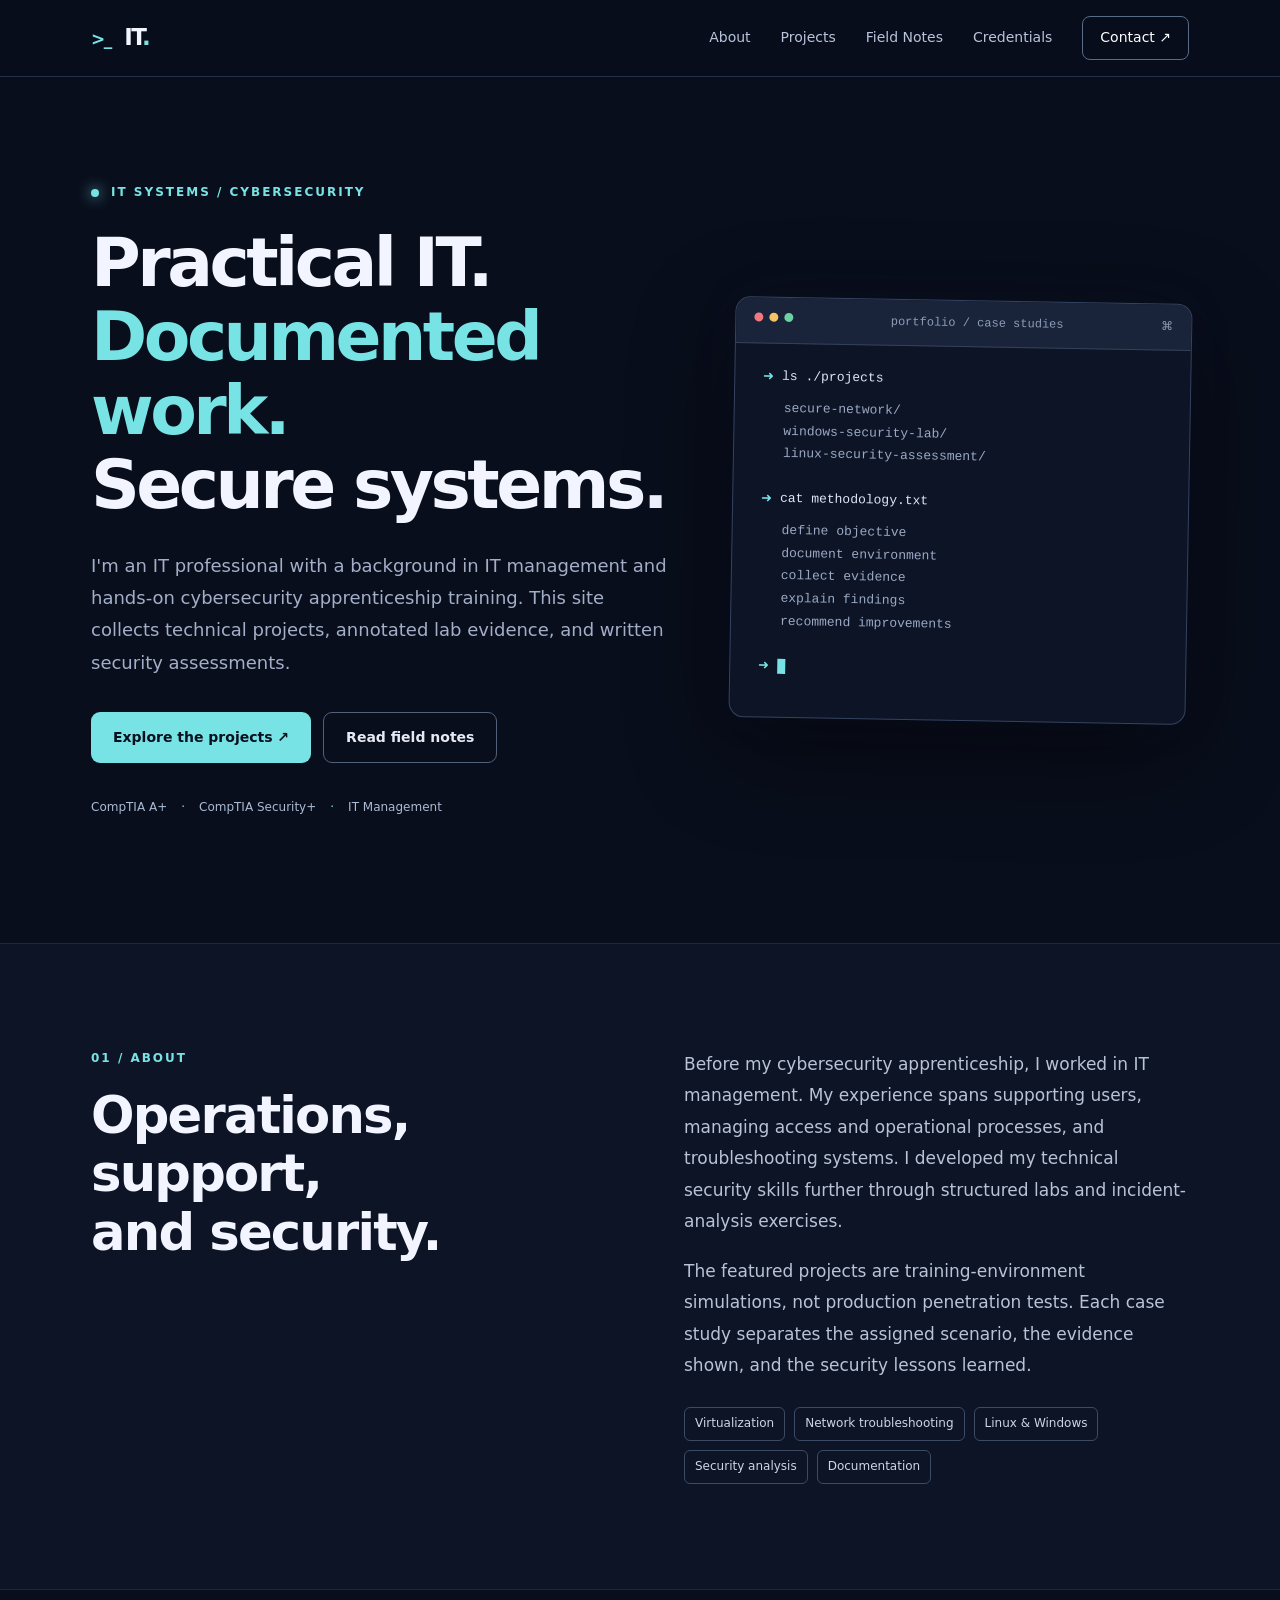
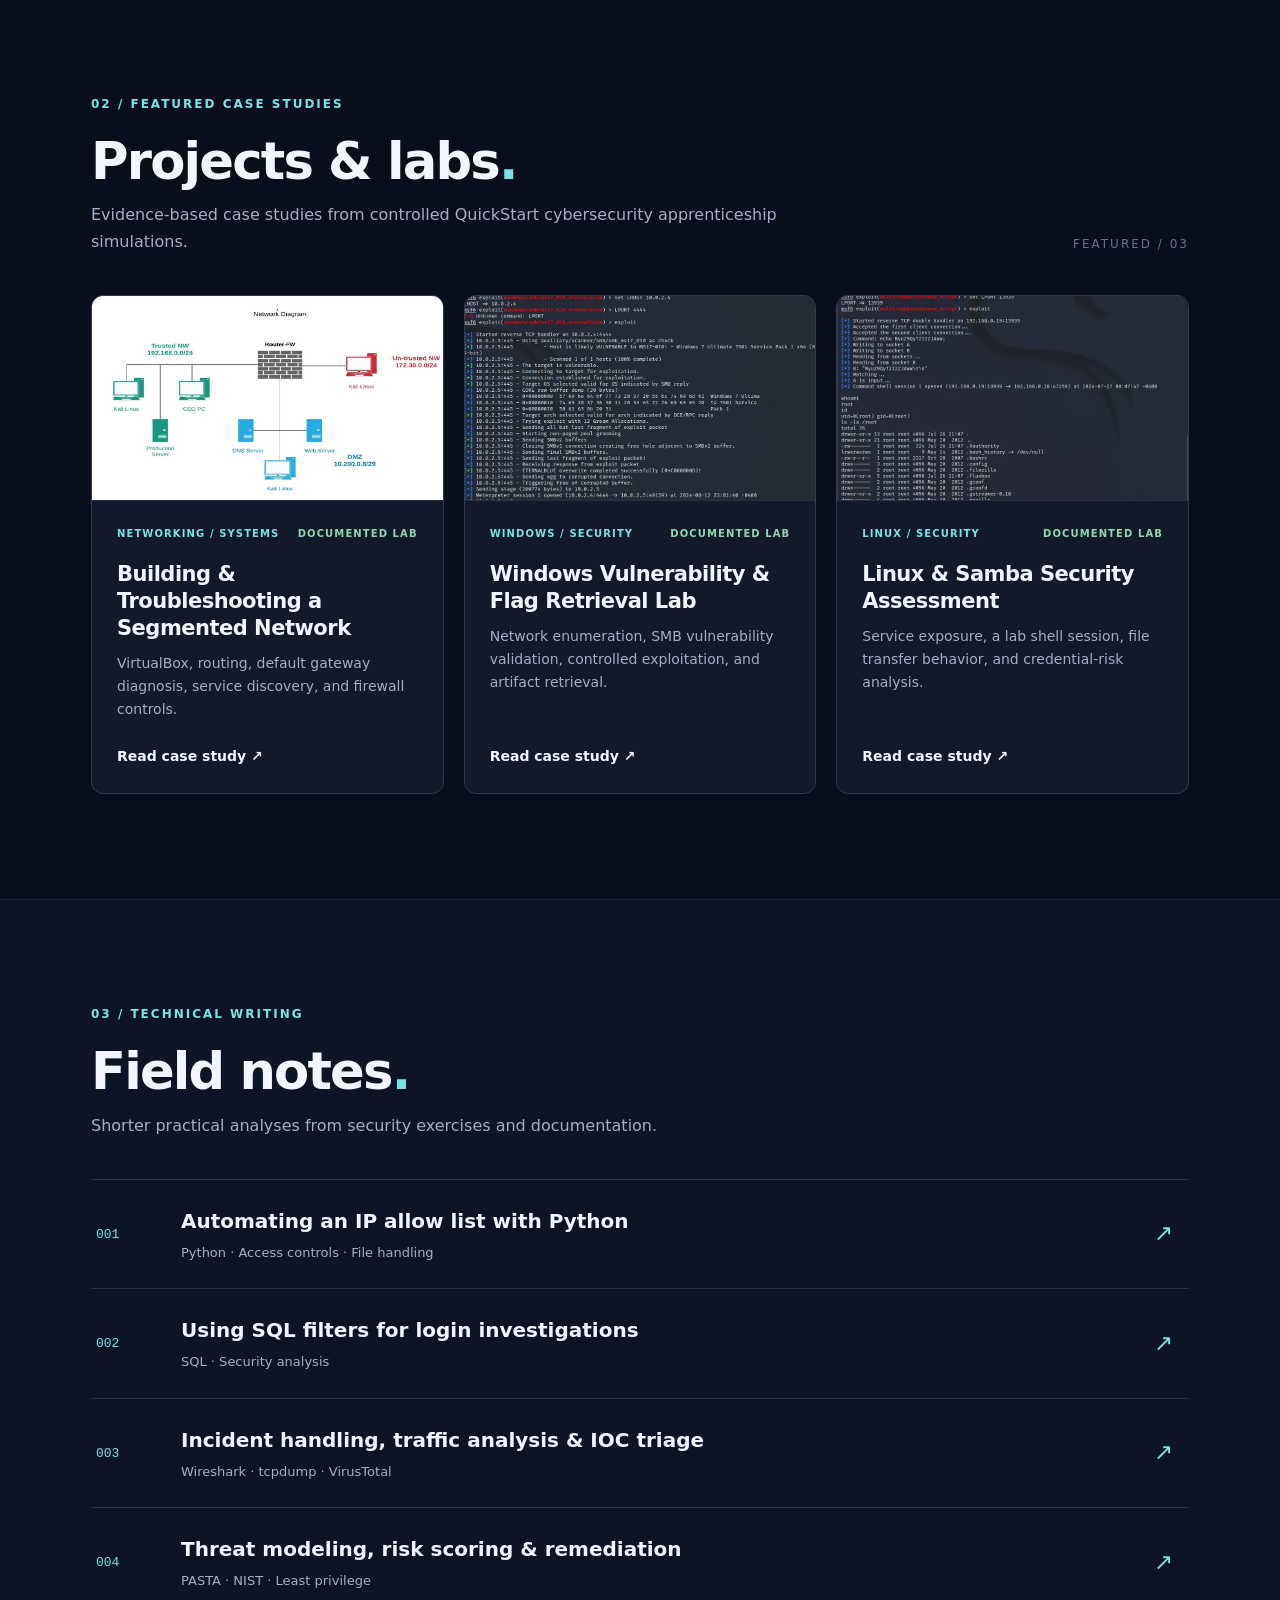
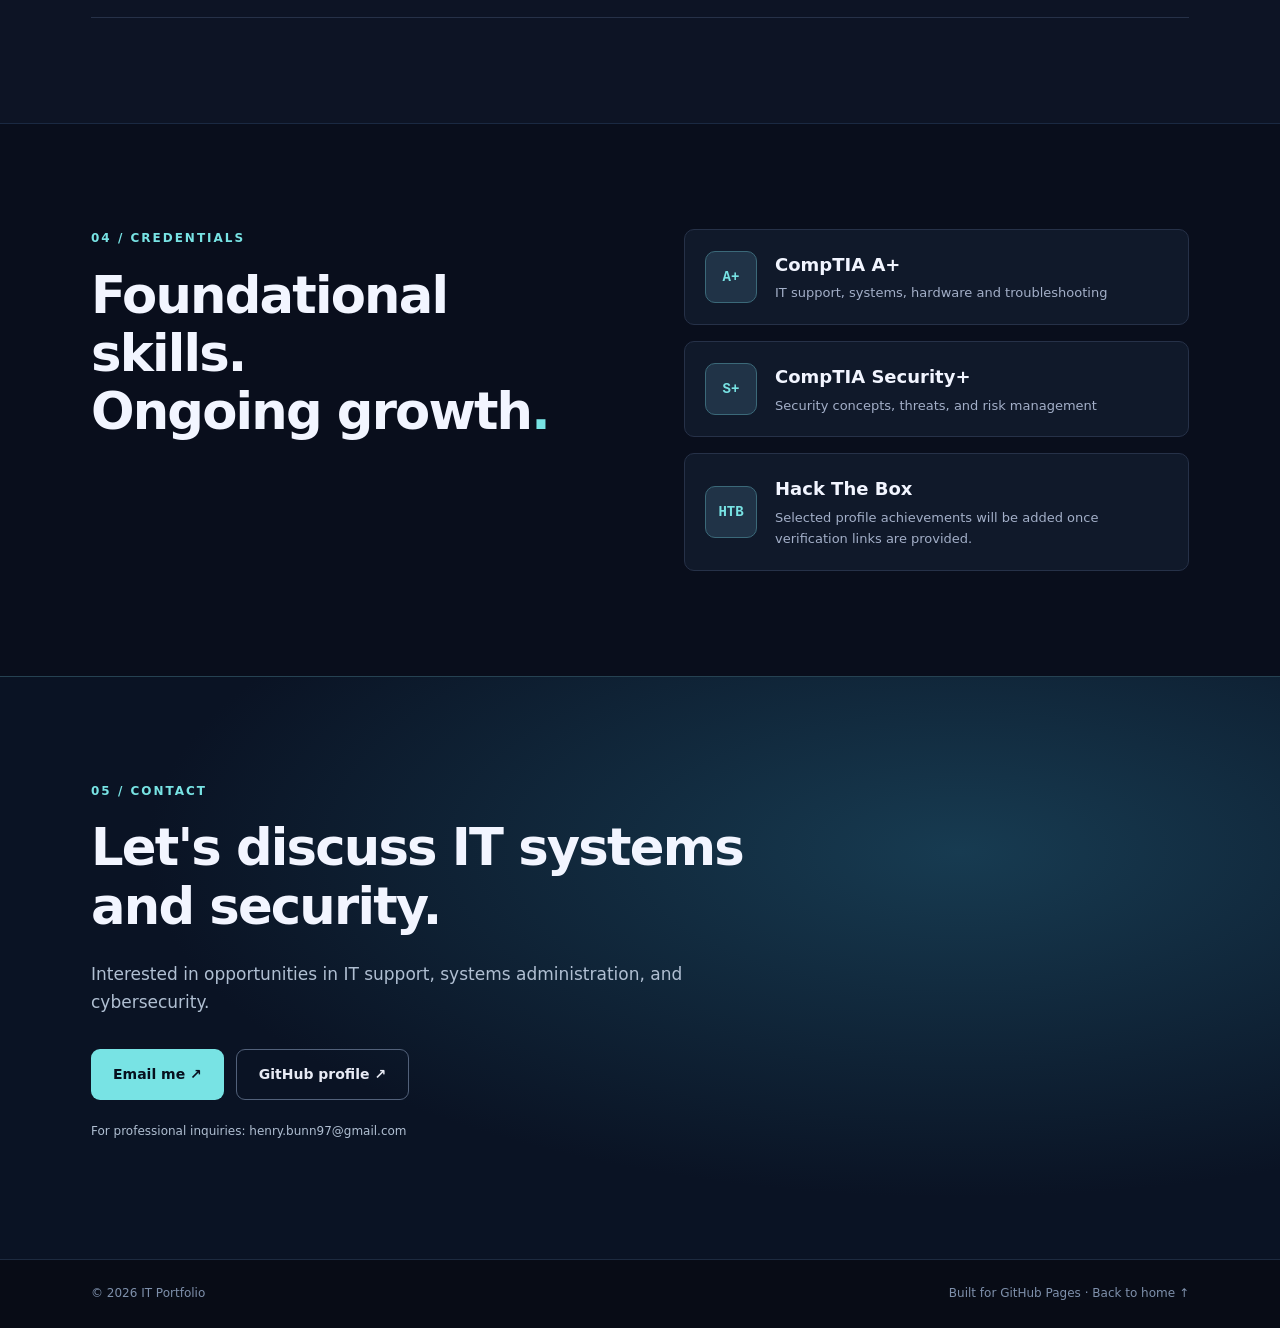
==== commit 54314b32: "Restore temporary professional contact email on homepage" ====
--- a/index.html
+++ b/index.html
@@ -1,9 +1,9 @@
 <!doctype html><html lang="en"><head><meta charset="utf-8"><meta name="viewport" content="width=device-width,initial-scale=1"><meta name="theme-color" content="#090e1c"><meta name="description" content="IT systems administration and cybersecurity lab portfolio."><title>IT & Cybersecurity Portfolio | IT Portfolio</title><link rel="stylesheet" href="styles.css"></head><body><a href="#main" class="skip">Skip to content</a><header class="site-header"><div class="wrap nav"><a class="logo" href="index.html"><span class="logo-icon">&gt;_</span> IT<span class="dot">.</span></a><button id="menuButton" class="menu-toggle" aria-expanded="false" aria-controls="navLinks">Menu ☰</button><nav id="navLinks" aria-label="Main navigation"><a href="index.html#about">About</a><a href="index.html#projects">Projects</a><a href="index.html#writing">Field Notes</a><a href="index.html#credentials">Credentials</a><a class="nav-contact" href="index.html#contact">Contact ↗</a></nav></div></header><main id="main"><section class="hero wrap" id="home"><div class="eyebrow"><span class="live-dot"></span> IT SYSTEMS / CYBERSECURITY</div><div class="hero-grid"><div><h1>Practical IT.<br><span class="gradient">Documented work.</span><br>Secure systems.</h1><p class="intro">I'm an IT professional with a background in IT management and hands-on cybersecurity apprenticeship training. This site collects technical projects, annotated lab evidence, and written security assessments.</p><div class="actions"><a class="button primary" href="#projects">Explore the projects ↗</a><a class="button secondary" href="#writing">Read field notes</a></div><div class="hero-meta"><span>CompTIA A+</span><span>CompTIA Security+</span><span>IT Management</span></div></div><div class="terminal"><div class="terminal-bar"><span class="circles"><i></i><i></i><i></i></span><span>portfolio / case studies</span><span>⌘</span></div><div class="terminal-body"><p><span class="prompt">➜</span> <span class="cmd">ls ./projects</span></p><p class="output folders">secure-network/<br>windows-security-lab/<br>linux-security-assessment/</p><p><span class="prompt">➜</span> <span class="cmd">cat methodology.txt</span></p><p class="output">define objective<br>document environment<br>collect evidence<br>explain findings<br>recommend improvements</p><p><span class="prompt">➜</span> <span class="cursor"></span></p></div></div></div></section>
 <section class="section alt" id="about"><div class="wrap section-layout"><div><div class="kicker">01 / ABOUT</div><h2>Operations, support,<br>and security.</h2></div><div class="body-copy"><p>Before my cybersecurity apprenticeship, I worked in IT management. My experience spans supporting users, managing access and operational processes, and troubleshooting systems. I developed my technical security skills further through structured labs and incident-analysis exercises.</p><p>The featured projects are training-environment simulations, not production penetration tests. Each case study separates the assigned scenario, the evidence shown, and the security lessons learned.</p><div class="pill-row"><span>Virtualization</span><span>Network troubleshooting</span><span>Linux & Windows</span><span>Security analysis</span><span>Documentation</span></div></div></div></section>
 <section class="section" id="projects"><div class="wrap"><div class="section-top"><div><div class="kicker">02 / FEATURED CASE STUDIES</div><h2>Projects & labs<span class="dot">.</span></h2><p class="muted">Evidence-based case studies from controlled QuickStart cybersecurity apprenticeship simulations.</p></div><span class="section-index">FEATURED / 03</span></div><div class="card-grid">
-<article class="project-card"><a href="projects-secure-network.html" class="card-image-link"><img src="assets-segmented-lab-network.webp" alt="Segmented trusted DMZ and untrusted lab network diagram" loading="lazy"></a><div class="card-content"><div class="tag-row"><span>NETWORKING / SYSTEMS</span><span class="done">DOCUMENTED LAB</span></div><h3>Building & Troubleshooting a Segmented Network</h3><p>VirtualBox, routing, default gateway diagnosis, service discovery, and firewall controls.</p><a class="text-link" href="projects-secure-network.html">Read case study ↗</a></div></article>
-<article class="project-card"><a href="projects-windows-security-lab.html" class="card-image-link"><img src="assets-windows-lab-poster.webp" alt="Windows security simulation presentation recording" loading="lazy"></a><div class="card-content"><div class="tag-row"><span>WINDOWS / SECURITY</span><span class="done">DOCUMENTED LAB</span></div><h3>Windows Vulnerability & Flag Retrieval Lab</h3><p>Network enumeration, SMB vulnerability validation, controlled exploitation, and artifact retrieval.</p><a class="text-link" href="projects-windows-security-lab.html">Read case study ↗</a></div></article>
-<article class="project-card"><a href="projects-linux-security-assessment.html" class="card-image-link"><img src="assets-samba-session.webp" alt="Metasploit shell output from controlled Samba lab" loading="lazy"></a><div class="card-content"><div class="tag-row"><span>LINUX / SECURITY</span><span class="done">DOCUMENTED LAB</span></div><h3>Linux & Samba Security Assessment</h3><p>Service exposure, a lab shell session, file transfer behavior, and credential-risk analysis.</p><a class="text-link" href="projects-linux-security-assessment.html">Read case study ↗</a></div></article>
+<a class="project-card" href="projects-secure-network.html" aria-label="Read case study: Building and Troubleshooting a Segmented Network"><div class="card-image-link"><img src="assets-segmented-lab-network.webp" alt="Segmented trusted DMZ and untrusted lab network diagram" loading="lazy"></div><div class="card-content"><div class="tag-row"><span>NETWORKING / SYSTEMS</span><span class="done">DOCUMENTED LAB</span></div><h3>Building & Troubleshooting a Segmented Network</h3><p>VirtualBox, routing, default gateway diagnosis, service discovery, and firewall controls.</p><span class="text-link">Read case study ↗</span></div></a>
+<a class="project-card" href="projects-windows-security-lab.html" aria-label="Read case study: Windows Vulnerability and Flag Retrieval Lab"><div class="card-image-link"><img src="assets-windows-lab-poster.webp" alt="Windows security simulation presentation recording" loading="lazy"></div><div class="card-content"><div class="tag-row"><span>WINDOWS / SECURITY</span><span class="done">DOCUMENTED LAB</span></div><h3>Windows Vulnerability & Flag Retrieval Lab</h3><p>Network enumeration, SMB vulnerability validation, controlled exploitation, and artifact retrieval.</p><span class="text-link">Read case study ↗</span></div></a>
+<a class="project-card" href="projects-linux-security-assessment.html" aria-label="Read case study: Linux and Samba Security Assessment"><div class="card-image-link"><img src="assets-samba-session.webp" alt="Metasploit shell output from controlled Samba lab" loading="lazy"></div><div class="card-content"><div class="tag-row"><span>LINUX / SECURITY</span><span class="done">DOCUMENTED LAB</span></div><h3>Linux & Samba Security Assessment</h3><p>Service exposure, a lab shell session, file transfer behavior, and credential-risk analysis.</p><span class="text-link">Read case study ↗</span></div></a>
 </div></div></section>
 <section class="section alt" id="writing"><div class="wrap"><div class="section-top"><div><div class="kicker">03 / TECHNICAL WRITING</div><h2>Field notes<span class="dot">.</span></h2><p class="muted">Shorter practical analyses from security exercises and documentation.</p></div></div><div class="notes-list">
 <a href="notes-python-allowlist.html"><span class="note-number">001</span><span class="note-title">Automating an IP allow list with Python<small>Python · Access controls · File handling</small></span><span class="arrow">↗</span></a>
@@ -12,4 +12,4 @@
 <a href="notes-risk-assessment.html"><span class="note-number">004</span><span class="note-title">Threat modeling, risk scoring & remediation<small>PASTA · NIST · Least privilege</small></span><span class="arrow">↗</span></a>
 </div></div></section>
 <section class="section" id="credentials"><div class="wrap section-layout"><div><div class="kicker">04 / CREDENTIALS</div><h2>Foundational skills.<br>Ongoing growth<span class="dot">.</span></h2></div><div class="credential-stack"><div class="credential"><div class="credential-icon">A+</div><div><h3>CompTIA A+</h3><p>IT support, systems, hardware and troubleshooting</p></div></div><div class="credential"><div class="credential-icon">S+</div><div><h3>CompTIA Security+</h3><p>Security concepts, threats, and risk management</p></div></div><div class="credential"><div class="credential-icon">HTB</div><div><h3>Hack The Box</h3><p>Selected profile achievements will be added once verification links are provided.</p></div></div></div></div></section>
-<section class="section contact-section" id="contact"><div class="wrap"><div class="kicker">05 / CONTACT</div><h2>Let's discuss IT systems<br>and security.</h2><p>Interested in opportunities in IT support, systems administration, and cybersecurity.</p><div class="actions"><a class="button primary" href="https://github.com/goldenhoneybunn" target="_blank" rel="noopener noreferrer" referrerpolicy="no-referrer">GitHub profile ↗</a></div><p class="contact-note">A dedicated professional contact address will be added soon. My personal phone number and home address are not published.</p></div></section></main><footer><div class="wrap footer-inner"><span>© <span id="year"></span> IT Portfolio</span><span>Built for GitHub Pages · <a href="index.html">Back to home ↑</a></span></div></footer><script src="script.js"></script></body></html>+<section class="section contact-section" id="contact"><div class="wrap"><div class="kicker">05 / CONTACT</div><h2>Let's discuss IT systems<br>and security.</h2><p>Interested in opportunities in IT support, systems administration, and cybersecurity.</p><div class="actions"><a class="button primary" href="mailto:henry.bunn97@gmail.com">Email me ↗</a><a class="button secondary" href="https://github.com/goldenhoneybunn" target="_blank" rel="noopener noreferrer" referrerpolicy="no-referrer">GitHub profile ↗</a></div><p class="contact-note">For professional inquiries: <a href="mailto:henry.bunn97@gmail.com">henry.bunn97@gmail.com</a></p></div></section></main><footer><div class="wrap footer-inner"><span>© <span id="year"></span> IT Portfolio</span><span>Built for GitHub Pages · <a href="index.html">Back to home ↑</a></span></div></footer><script src="script.js"></script></body></html>
--- a/styles.css
+++ b/styles.css
@@ -1,3 +1,8 @@
 :root{--bg:#090e1c;--surface:#10182a;--surface2:#0d1425;--border:#263148;--text:#f2f5ff;--muted:#a3afc8;--cyan:#78e3e4;--violet:#958aff;--max:1150px}*{box-sizing:border-box}html{scroll-behavior:smooth;scroll-padding-top:86px}body{margin:0;background:var(--bg);color:var(--text);font:16px/1.65 system-ui,-apple-system,BlinkMacSystemFont,"Segoe UI",sans-serif}a{color:inherit;text-decoration:none}a:focus-visible,button:focus-visible{outline:3px solid var(--cyan);outline-offset:4px}.wrap{max-width:var(--max);margin:0 auto;padding-left:26px;padding-right:26px}.skip{position:absolute;left:15px;top:-60px;background:white;color:black;padding:12px;z-index:99}.skip:focus{top:10px}.site-header{position:sticky;top:0;z-index:20;background:#090e1ce8;backdrop-filter:blur(15px);border-bottom:1px solid #22304a}.nav{display:flex;align-items:center;justify-content:space-between;min-height:76px}.logo{font-size:23px;letter-spacing:-1.5px;font-weight:850}.logo-icon{font-size:17px;color:var(--cyan);margin-right:7px}.dot{color:var(--cyan)}nav{display:flex;align-items:center;gap:30px}nav a{font-size:14px;color:#b9c4da;transition:color .2s}nav a:hover,.text-link:hover{color:var(--cyan)}nav .nav-contact{padding:9px 17px;border:1px solid #596b87;color:white;border-radius:8px}.menu-toggle{display:none}.hero{padding-top:106px;padding-bottom:125px}.eyebrow,.kicker{color:var(--cyan);letter-spacing:2px;font-size:12px;font-weight:750}.eyebrow{display:flex;align-items:center;gap:12px}.live-dot{width:8px;height:8px;background:var(--cyan);border-radius:50%;box-shadow:0 0 14px var(--cyan)}.hero-grid{display:grid;grid-template-columns:1.12fr .88fr;align-items:center;gap:60px}.hero h1{font-size:clamp(45px,5.3vw,77px);line-height:1.09;letter-spacing:-3.5px;margin:23px 0 28px;font-weight:790}.gradient{color:var(--cyan)}.intro{color:var(--muted);max-width:610px;font-size:18px;line-height:1.8}.intro strong{color:white}.actions{display:flex;gap:12px;flex-wrap:wrap;margin-top:33px}.button{display:inline-flex;align-items:center;gap:20px;font-weight:700;font-size:14px;border-radius:9px;padding:13px 22px;transition:transform .15s,background .15s}.button:hover{transform:translateY(-2px)}.primary{background:var(--cyan);color:#07101e}.primary:hover{background:#a0ffff}.secondary{border:1px solid #52617a;color:#e7eaf4}.secondary:hover{background:#19233a}.hero-meta{display:flex;gap:14px;flex-wrap:wrap;margin-top:35px;color:#aabbd3;font-size:12px}.hero-meta span:not(:last-child):after{content:"·";margin-left:14px;color:var(--cyan)}.terminal{border:1px solid #354361;border-radius:15px;overflow:hidden;background:#0c1426;box-shadow:0 30px 100px #0007,0 0 55px #4761a50d;transform:rotate(1deg)}.terminal-bar{background:#19233a;border-bottom:1px solid #34415a;display:flex;justify-content:space-between;padding:15px 18px;color:#8d9db7;font:12px ui-monospace,SFMono-Regular,Consolas,monospace}.circles{display:flex;gap:6px}.circles i{display:block;width:9px;height:9px;background:#6b7895;border-radius:50%}.circles i:first-child{background:#ef797c}.circles i:nth-child(2){background:#f4c367}.circles i:nth-child(3){background:#6bd0a4}.terminal-body{padding:22px 28px 30px;font:13px/1.75 ui-monospace,SFMono-Regular,Consolas,monospace}.terminal-body p{margin:0 0 9px}.prompt,.folders{color:var(--cyan)}.cmd{color:#e0e6f6}.output{padding-left:21px;color:#9ba9c4;margin-bottom:22px!important}.cursor{display:inline-block;background:var(--cyan);height:15px;width:8px;vertical-align:middle}.section{padding:105px 0}.section.alt{background:var(--surface2);border-top:1px solid #1a2942;border-bottom:1px solid #1a2942}.section-layout{display:grid;grid-template-columns:1fr 1fr;gap:88px}.section h2{font-size:clamp(35px,4vw,53px);line-height:1.14;letter-spacing:-1.8px;margin:17px 0 25px}.body-copy p{margin:0 0 18px;color:#b9c3d7;font-size:17px;line-height:1.85}.pill-row{display:flex;gap:9px;flex-wrap:wrap;margin-top:26px}.pill-row span{border:1px solid #3c4b63;border-radius:6px;color:#ccd6e7;padding:6px 10px;font-size:12px}.section-top{display:flex;align-items:end;justify-content:space-between;margin-bottom:40px}.section-top h2{margin-bottom:12px}.muted{color:var(--muted);max-width:700px;margin:0}.section-index{color:#65748f;font-size:12px;letter-spacing:2px;white-space:nowrap}.card-grid{display:grid;grid-template-columns:repeat(3,minmax(0,1fr));gap:20px}.project-card{border:1px solid #303b52;border-radius:12px;overflow:hidden;background:#11192a;display:flex;flex-direction:column;transition:transform .2s,border-color .2s}.project-card:hover{transform:translateY(-5px);border-color:#77dfe0}.project-visual{height:174px;display:flex;align-items:center;justify-content:center;border-bottom:1px solid #2b3b54;overflow:hidden}.visual-one{background:radial-gradient(circle at 70% 30%,#25475c,#10192c 64%)}.visual-code{font:14px/2 ui-monospace,monospace;color:#b9fafa;background:#080f1ab8;border:1px solid #2c6070;border-radius:8px;padding:13px 20px;transform:rotate(-4deg)}.visual-code span{color:#75aab8}.visual-two{background:radial-gradient(circle at 50% 50%,#1b3d5d,#10192c 70%)}.network-diagram{display:flex;align-items:center;gap:4px;color:#79e3e4;font:11px ui-monospace,monospace}.network-diagram span{border:1px solid #69c9db;padding:14px 9px;border-radius:5px;background:#122e4a}.network-diagram b{font-size:16px}.visual-three{background:radial-gradient(circle at 50% 20%,#2c315b,#111a2b 70%)}.grid-lines{display:grid;grid-template-columns:1fr 1fr;gap:13px;transform:rotate(-7deg)}.grid-lines span{color:#bab1ff;border:1px solid #6563b2;border-radius:6px;background:#171b38;padding:8px 25px;font:13px ui-monospace,monospace}.card-content{padding:25px;display:flex;flex-direction:column;flex:1}.tag-row{display:flex;justify-content:space-between;gap:8px;flex-wrap:wrap;color:var(--cyan);font-size:10px;font-weight:800;letter-spacing:1.1px}.tag-row .sample{color:#c9b18e}.card-content h3{font-size:21px;line-height:1.28;letter-spacing:-.5px;margin:19px 0 10px}.card-content p{color:var(--muted);font-size:14px;margin:0 0 24px;flex:1}.text-link{font-size:14px;font-weight:700}.text-link span{margin-left:6px}.notes-list{border-top:1px solid var(--border)}.notes-list a{padding:25px 5px;display:grid;grid-template-columns:85px 1fr 30px;align-items:center;border-bottom:1px solid var(--border);transition:background .2s}.notes-list a:hover{background:#162139}.note-number{color:var(--cyan);font:13px ui-monospace,monospace}.note-title{font-size:20px;font-weight:650}.note-title small{display:block;color:var(--muted);font-size:13px;font-weight:400;margin-top:4px}.arrow{color:var(--cyan);font-size:23px}.credential-stack{display:grid;gap:16px}.credential{display:flex;gap:18px;align-items:center;border:1px solid var(--border);padding:20px;border-radius:10px;background:#10192a}.credential-icon{height:52px;min-width:52px;display:grid;place-items:center;background:#203347;border:1px solid #3b6979;border-radius:10px;color:var(--cyan);font:800 14px ui-monospace,monospace}.credential h3{margin:0 0 3px;font-size:18px}.credential p{margin:0;color:var(--muted);font-size:13px}.credential small{color:#7697ab}.contact-section{background:radial-gradient(ellipse at 75% 30%,#173b51,#0a1324 60%);border-top:1px solid #264252}.contact-section p{color:#b0bfd2;max-width:600px;font-size:17px}.contact-note{font-size:12px!important;margin-top:22px}footer{background:#080c16;border-top:1px solid #1d2a3f}.footer-inner{display:flex;justify-content:space-between;flex-wrap:wrap;gap:20px;padding-top:24px;padding-bottom:24px;font-size:12px;color:#7e90ab}.footer-inner a:hover{color:var(--cyan)}.article{max-width:800px;margin:0 auto;padding:85px 26px 120px}.article h1{font-size:clamp(36px,5vw,58px);line-height:1.12;letter-spacing:-2px;margin:18px 0}.article h2{font-size:25px;margin-top:42px}.article p,.article li{color:#b6c3d7}.article .alert{border-left:3px solid var(--cyan);background:#132238;padding:15px 20px;color:#d6e6f1;margin:30px 0}.article a{color:var(--cyan);text-decoration:underline}.article pre{overflow-x:auto;background:#111d30;padding:20px;border-radius:8px;color:#b6ecf4}.article .video-placeholder{border:1px dashed #506781;aspect-ratio:16/9;display:grid;place-items:center;color:var(--muted);background:#101b2c;border-radius:10px;text-align:center;padding:20px}.article .back{display:inline-block;margin-bottom:20px;text-decoration:none}.article .back:hover{color:white}@media(max-width:900px){.hero-grid{grid-template-columns:1fr;gap:45px}.hero{padding-top:75px}.terminal{max-width:570px;transform:none}.card-grid{grid-template-columns:1fr 1fr}.section-layout{gap:42px}}@media(max-width:640px){.wrap{padding-left:20px;padding-right:20px}.hero{padding-top:64px;padding-bottom:80px}.hero h1{letter-spacing:-2px}.intro{font-size:16px}.section{padding:75px 0}.section-layout{grid-template-columns:1fr;gap:15px}.card-grid{grid-template-columns:1fr}.section-index{display:none}.menu-toggle{display:block;border:1px solid #3b5068;border-radius:7px;background:none;color:white;padding:8px 12px}nav{display:none;position:absolute;top:76px;left:0;right:0;background:#10182a;border-bottom:1px solid #344057;padding:20px;flex-direction:column;align-items:stretch;gap:16px}nav.open{display:flex}.hero-meta{gap:8px}.hero-meta span:not(:last-child):after{margin-left:8px}.notes-list a{grid-template-columns:48px 1fr 20px}.note-title{font-size:16px}.terminal-body{font-size:12px;padding:18px}.contact-section h2{font-size:37px}}
 
-.card-image-link{display:block;overflow:hidden;height:205px;background:#111c2c;border-bottom:1px solid var(--border)}.card-image-link img{width:100%;height:100%;object-fit:cover;transition:transform .25s}.project-card:hover .card-image-link img{transform:scale(1.035)}.done{color:#91d8ad!important}.article{max-width:840px}.article .deck{font-size:19px;color:#c5d1e4;margin:0 0 29px}.article figure{margin:28px 0}.article figure img{width:100%;height:auto;max-height:560px;object-fit:contain;background:#0e1829;border-radius:11px;border:1px solid var(--border)}.article figcaption,.video-caption,.source-note{font-size:12px!important;color:#91a0ba!important;margin-top:9px}.article .tag-strip{display:flex;gap:8px;flex-wrap:wrap;margin:24px 0}.tag-strip span{font-size:12px;color:var(--cyan);background:#142637;border:1px solid #325067;border-radius:5px;padding:4px 10px}.article h2{border-top:1px solid var(--border);padding-top:24px}.media-video{margin:24px 0 35px}.video-cover{aspect-ratio:16/9;background-size:cover;background-position:center;display:flex;flex-direction:column;justify-content:center;align-items:center;border:1px solid #425671;border-radius:12px;text-align:center;gap:12px;padding:30px}.video-cover strong{font-size:22px;color:white}.video-cover small{font-size:13px;max-width:330px;color:#d7e5f2}.play-icon{display:grid;place-items:center;width:64px;height:64px;border-radius:100%;background:#78e3e4;color:#07131f;font-size:23px}.article pre code{white-space:pre}.article .back{color:#78e3e4}.article ol li,.article ul li{margin-bottom:10px}@media(max-width:650px){.card-image-link{height:190px}.video-cover strong{font-size:18px}}+.card-image-link{display:block;overflow:hidden;height:205px;background:#111c2c;border-bottom:1px solid var(--border)}.card-image-link img{width:100%;height:100%;object-fit:cover;transition:transform .25s}.project-card:hover .card-image-link img{transform:scale(1.035)}.done{color:#91d8ad!important}.article{max-width:840px}.article .deck{font-size:19px;color:#c5d1e4;margin:0 0 29px}.article figure{margin:28px 0}.article figure img{width:100%;height:auto;max-height:560px;object-fit:contain;background:#0e1829;border-radius:11px;border:1px solid var(--border)}.article figcaption,.video-caption,.source-note{font-size:12px!important;color:#91a0ba!important;margin-top:9px}.article .tag-strip{display:flex;gap:8px;flex-wrap:wrap;margin:24px 0}.tag-strip span{font-size:12px;color:var(--cyan);background:#142637;border:1px solid #325067;border-radius:5px;padding:4px 10px}.article h2{border-top:1px solid var(--border);padding-top:24px}.media-video{margin:24px 0 35px}.video-cover{aspect-ratio:16/9;background-size:cover;background-position:center;display:flex;flex-direction:column;justify-content:center;align-items:center;border:1px solid #425671;border-radius:12px;text-align:center;gap:12px;padding:30px}.video-cover strong{font-size:22px;color:white}.video-cover small{font-size:13px;max-width:330px;color:#d7e5f2}.play-icon{display:grid;place-items:center;width:64px;height:64px;border-radius:100%;background:#78e3e4;color:#07131f;font-size:23px}.article pre code{white-space:pre}.article .back{color:#78e3e4}.article ol li,.article ul li{margin-bottom:10px}@media(max-width:650px){.card-image-link{height:190px}.video-cover strong{font-size:18px}}
+/* Entire case study tile acts as a link, including for keyboard users. */
+a.project-card{color:inherit;text-decoration:none;cursor:pointer}
+a.project-card:focus-visible{outline:3px solid var(--cyan);outline-offset:5px;border-color:var(--cyan)}
+a.project-card:hover .text-link,a.project-card:focus-visible .text-link{color:var(--cyan)}
+a.project-card:active{transform:translateY(-2px)}
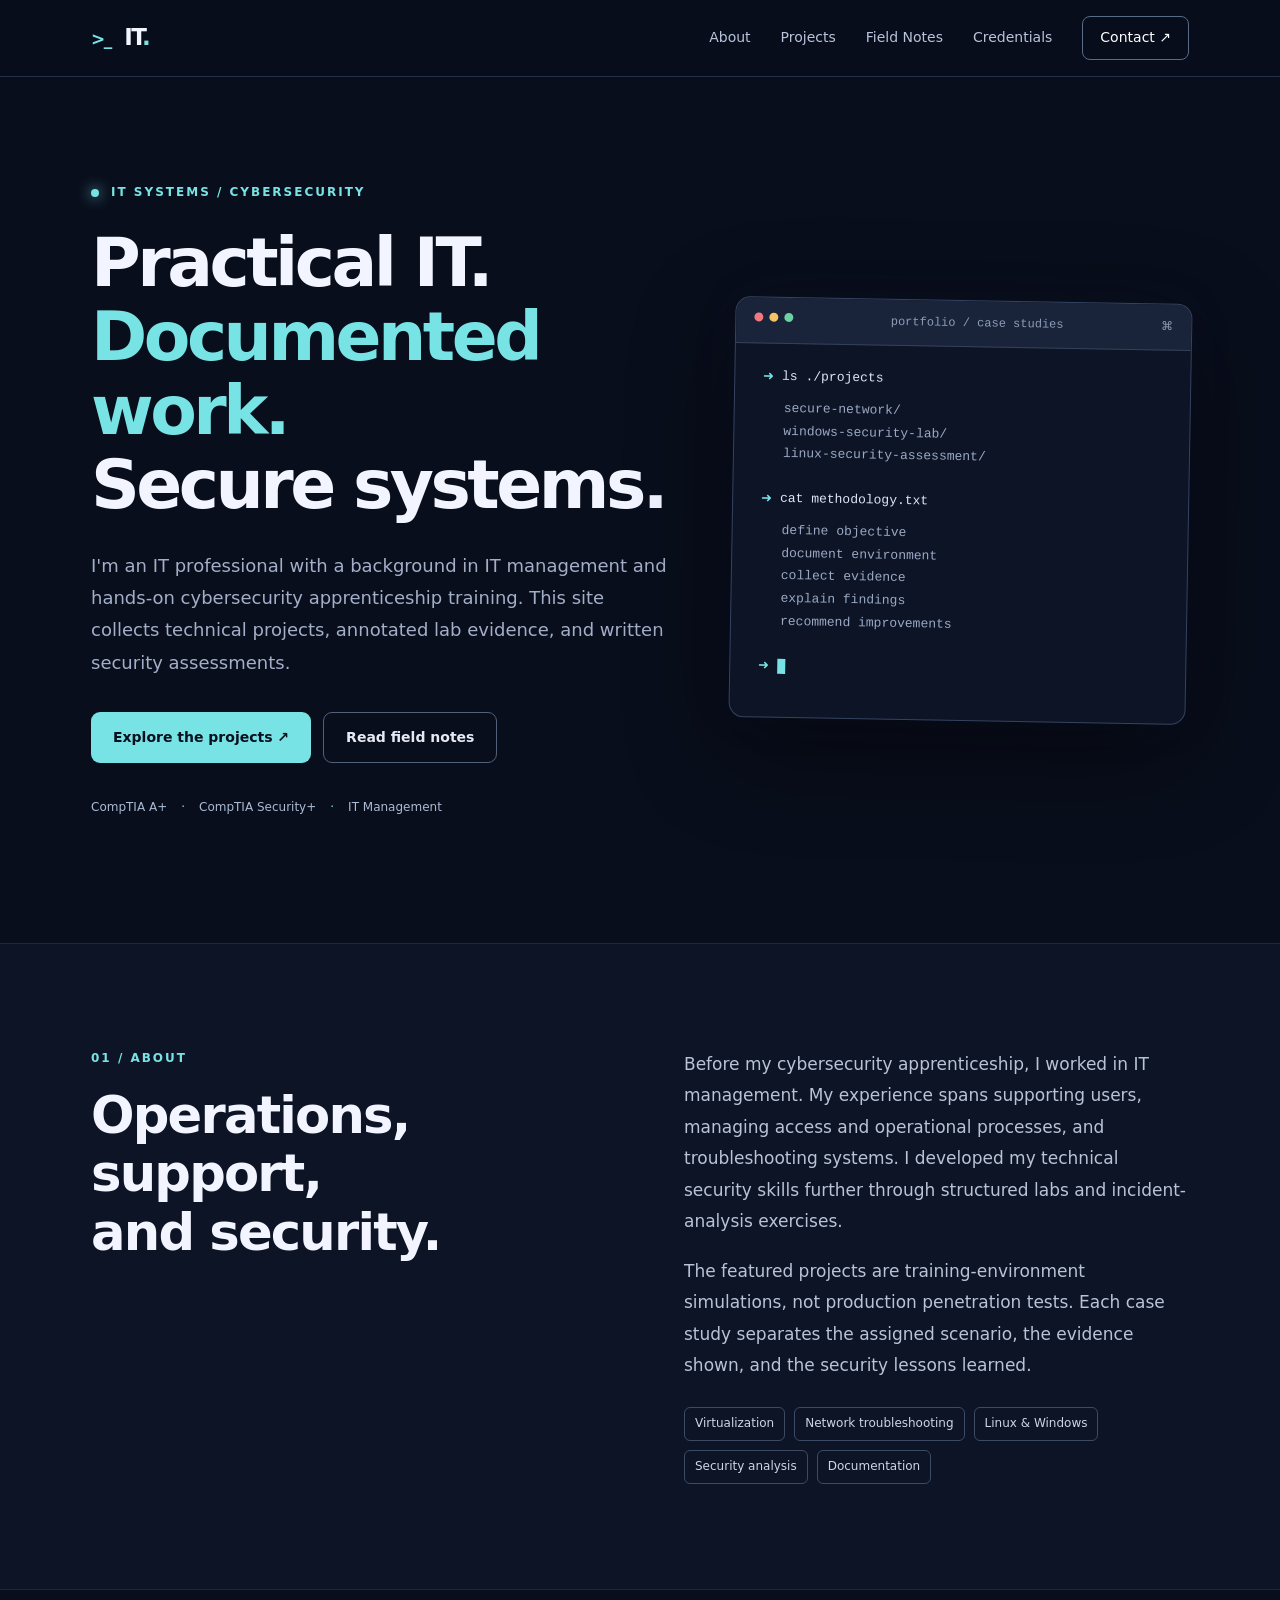
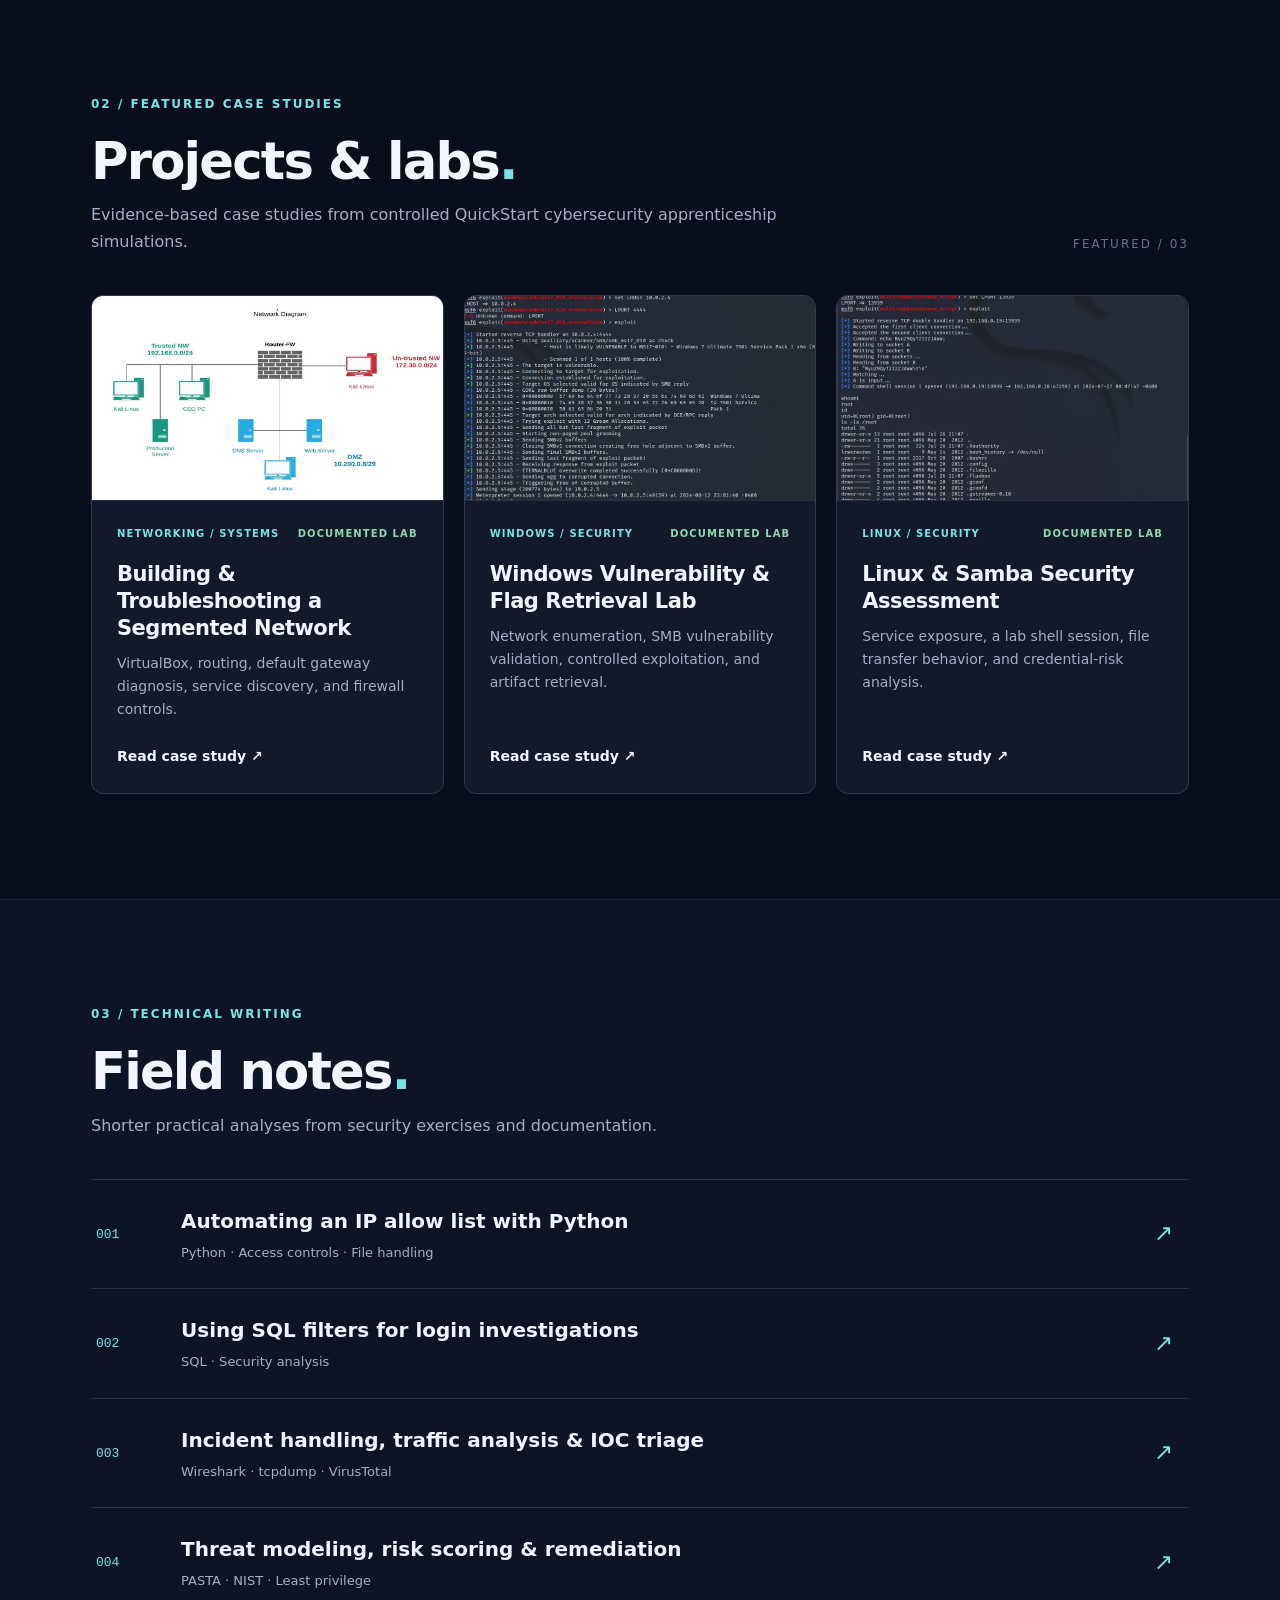
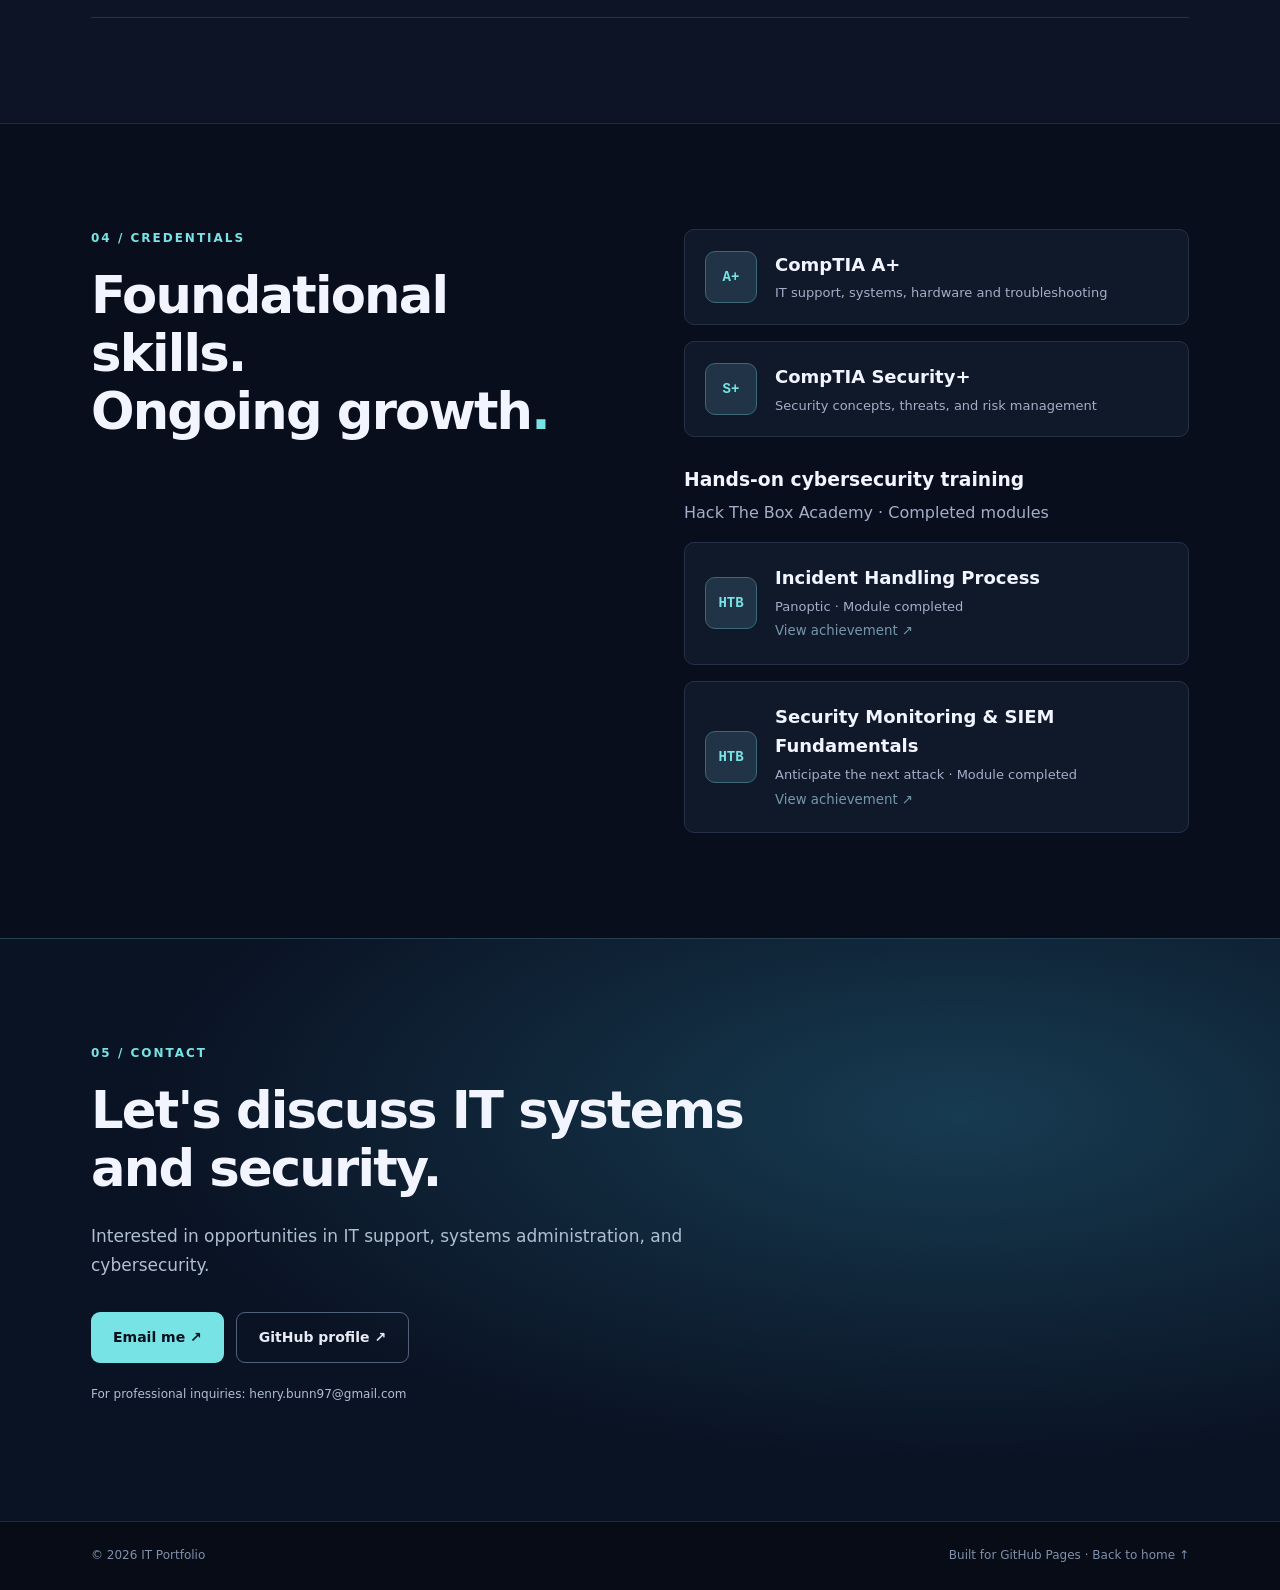
==== commit 57e087b2: "Show completed Hack The Box Academy defensive security modules" ====
--- a/index.html
+++ b/index.html
@@ -11,5 +11,5 @@
 <a href="notes-incident-response.html"><span class="note-number">003</span><span class="note-title">Incident handling, traffic analysis & IOC triage<small>Wireshark · tcpdump · VirusTotal</small></span><span class="arrow">↗</span></a>
 <a href="notes-risk-assessment.html"><span class="note-number">004</span><span class="note-title">Threat modeling, risk scoring & remediation<small>PASTA · NIST · Least privilege</small></span><span class="arrow">↗</span></a>
 </div></div></section>
-<section class="section" id="credentials"><div class="wrap section-layout"><div><div class="kicker">04 / CREDENTIALS</div><h2>Foundational skills.<br>Ongoing growth<span class="dot">.</span></h2></div><div class="credential-stack"><div class="credential"><div class="credential-icon">A+</div><div><h3>CompTIA A+</h3><p>IT support, systems, hardware and troubleshooting</p></div></div><div class="credential"><div class="credential-icon">S+</div><div><h3>CompTIA Security+</h3><p>Security concepts, threats, and risk management</p></div></div><div class="credential"><div class="credential-icon">HTB</div><div><h3>Hack The Box</h3><p>Selected profile achievements will be added once verification links are provided.</p></div></div></div></div></section>
+<section class="section" id="credentials"><div class="wrap section-layout"><div><div class="kicker">04 / CREDENTIALS</div><h2>Foundational skills.<br>Ongoing growth<span class="dot">.</span></h2></div><div class="credential-stack"><div class="credential"><div class="credential-icon">A+</div><div><h3>CompTIA A+</h3><p>IT support, systems, hardware and troubleshooting</p></div></div><div class="credential"><div class="credential-icon">S+</div><div><h3>CompTIA Security+</h3><p>Security concepts, threats, and risk management</p></div></div><div style="margin:12px 0 0"><h3 style="margin:0 0 4px">Hands-on cybersecurity training</h3><p class="muted">Hack The Box Academy · Completed modules</p></div><a class="credential" href="https://academy.hackthebox.com/achievement/badge/044e7779-e056-11f1-8591-0affe7dfeb45" target="_blank" rel="noopener noreferrer" aria-label="View Incident Handling Process achievement"><div class="credential-icon">HTB</div><div><h3>Incident Handling Process</h3><p>Panoptic · Module completed</p><small>View achievement ↗</small></div></a><a class="credential" href="https://academy.hackthebox.com/achievement/badge/7e8e961b-e2e4-11f1-8591-0affe7dfeb45" target="_blank" rel="noopener noreferrer" aria-label="View Security Monitoring and SIEM Fundamentals achievement"><div class="credential-icon">HTB</div><div><h3>Security Monitoring &amp; SIEM Fundamentals</h3><p>Anticipate the next attack · Module completed</p><small>View achievement ↗</small></div></a></div></div></section>
 <section class="section contact-section" id="contact"><div class="wrap"><div class="kicker">05 / CONTACT</div><h2>Let's discuss IT systems<br>and security.</h2><p>Interested in opportunities in IT support, systems administration, and cybersecurity.</p><div class="actions"><a class="button primary" href="mailto:henry.bunn97@gmail.com">Email me ↗</a><a class="button secondary" href="https://github.com/goldenhoneybunn" target="_blank" rel="noopener noreferrer" referrerpolicy="no-referrer">GitHub profile ↗</a></div><p class="contact-note">For professional inquiries: <a href="mailto:henry.bunn97@gmail.com">henry.bunn97@gmail.com</a></p></div></section></main><footer><div class="wrap footer-inner"><span>© <span id="year"></span> IT Portfolio</span><span>Built for GitHub Pages · <a href="index.html">Back to home ↑</a></span></div></footer><script src="script.js"></script></body></html>
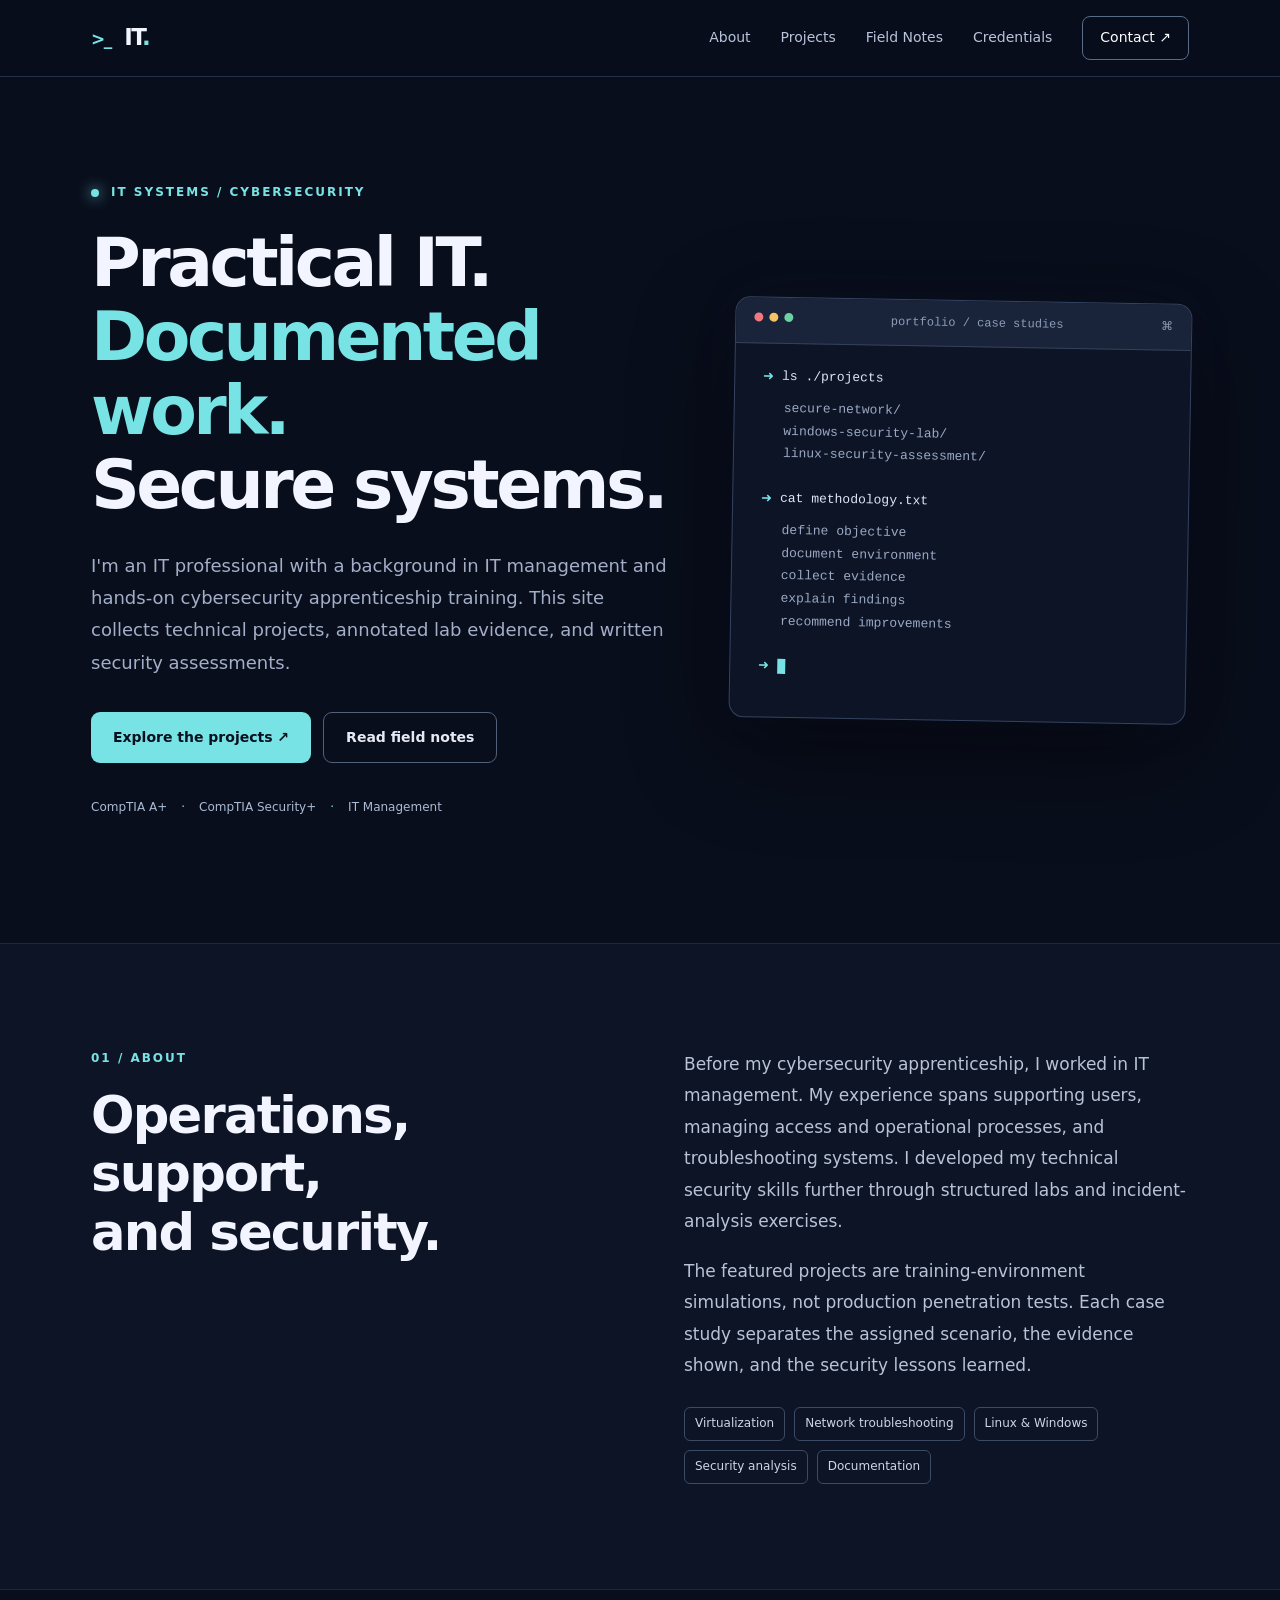
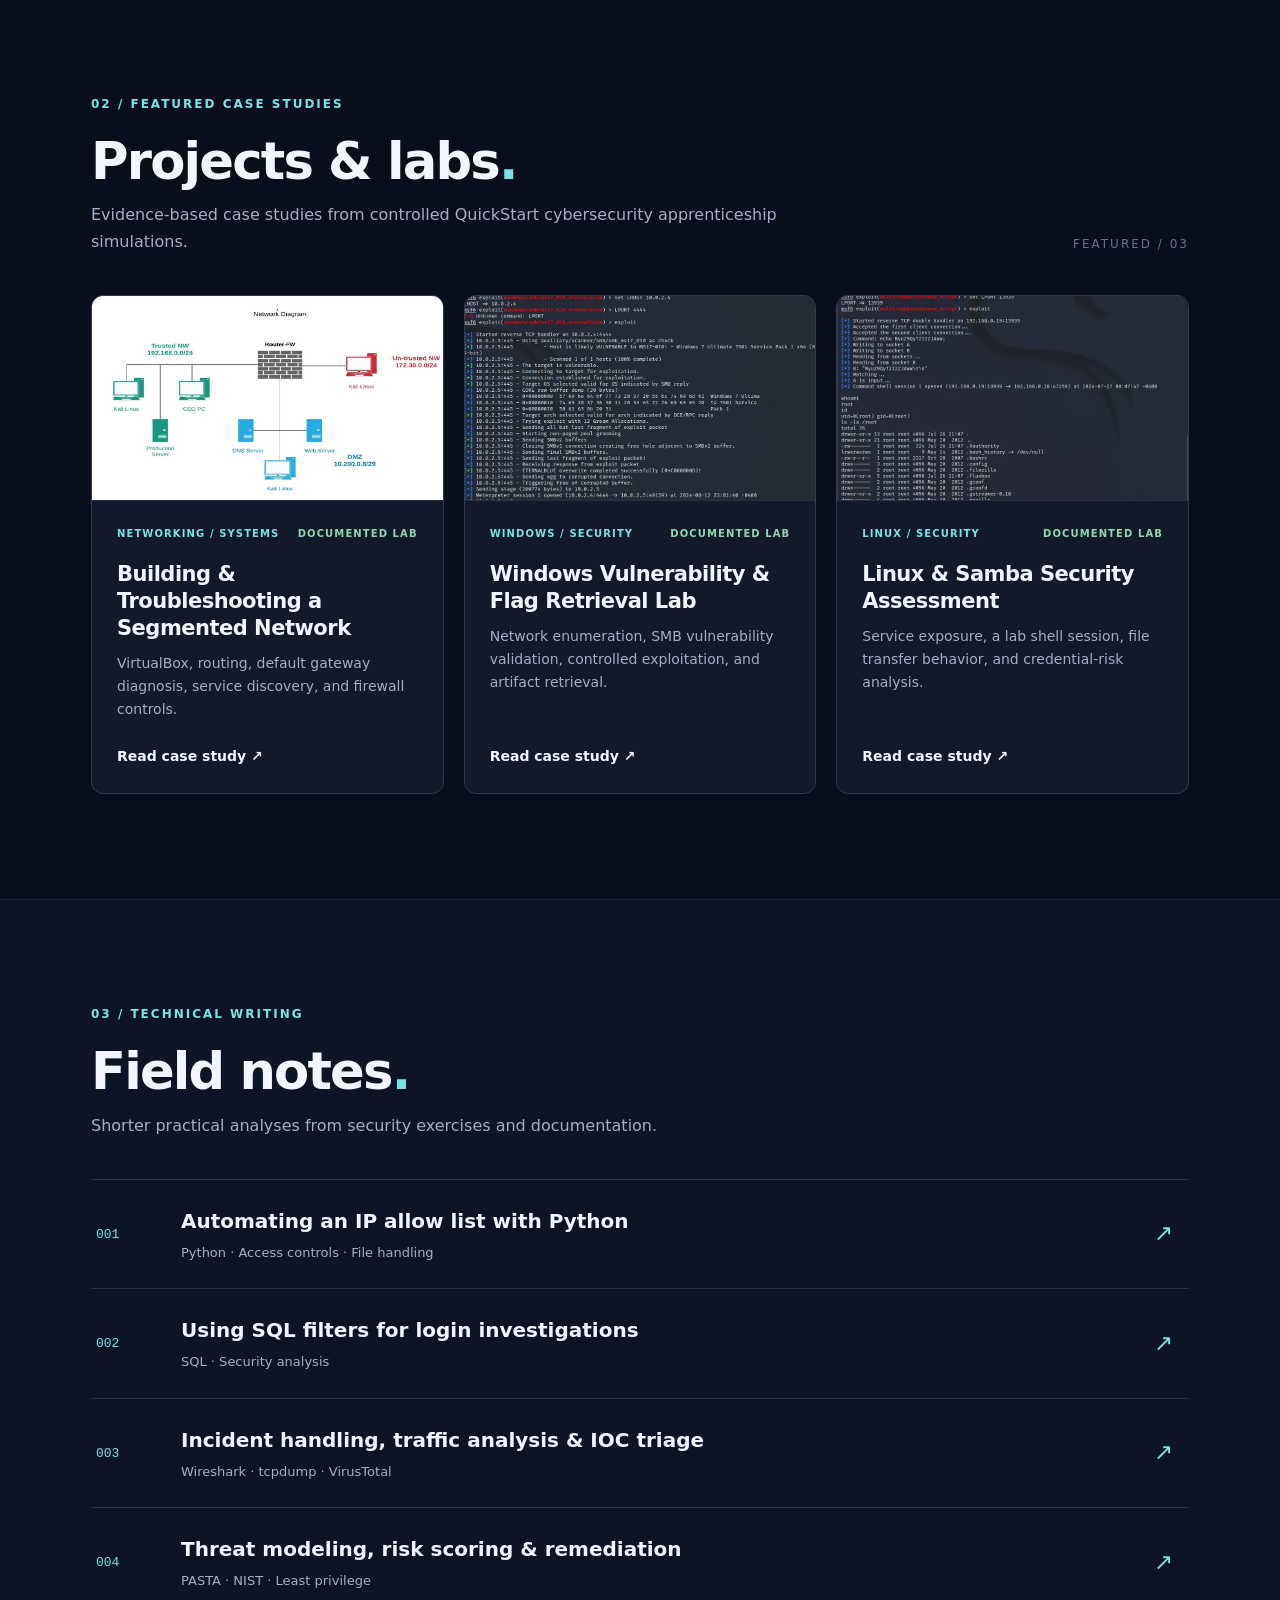
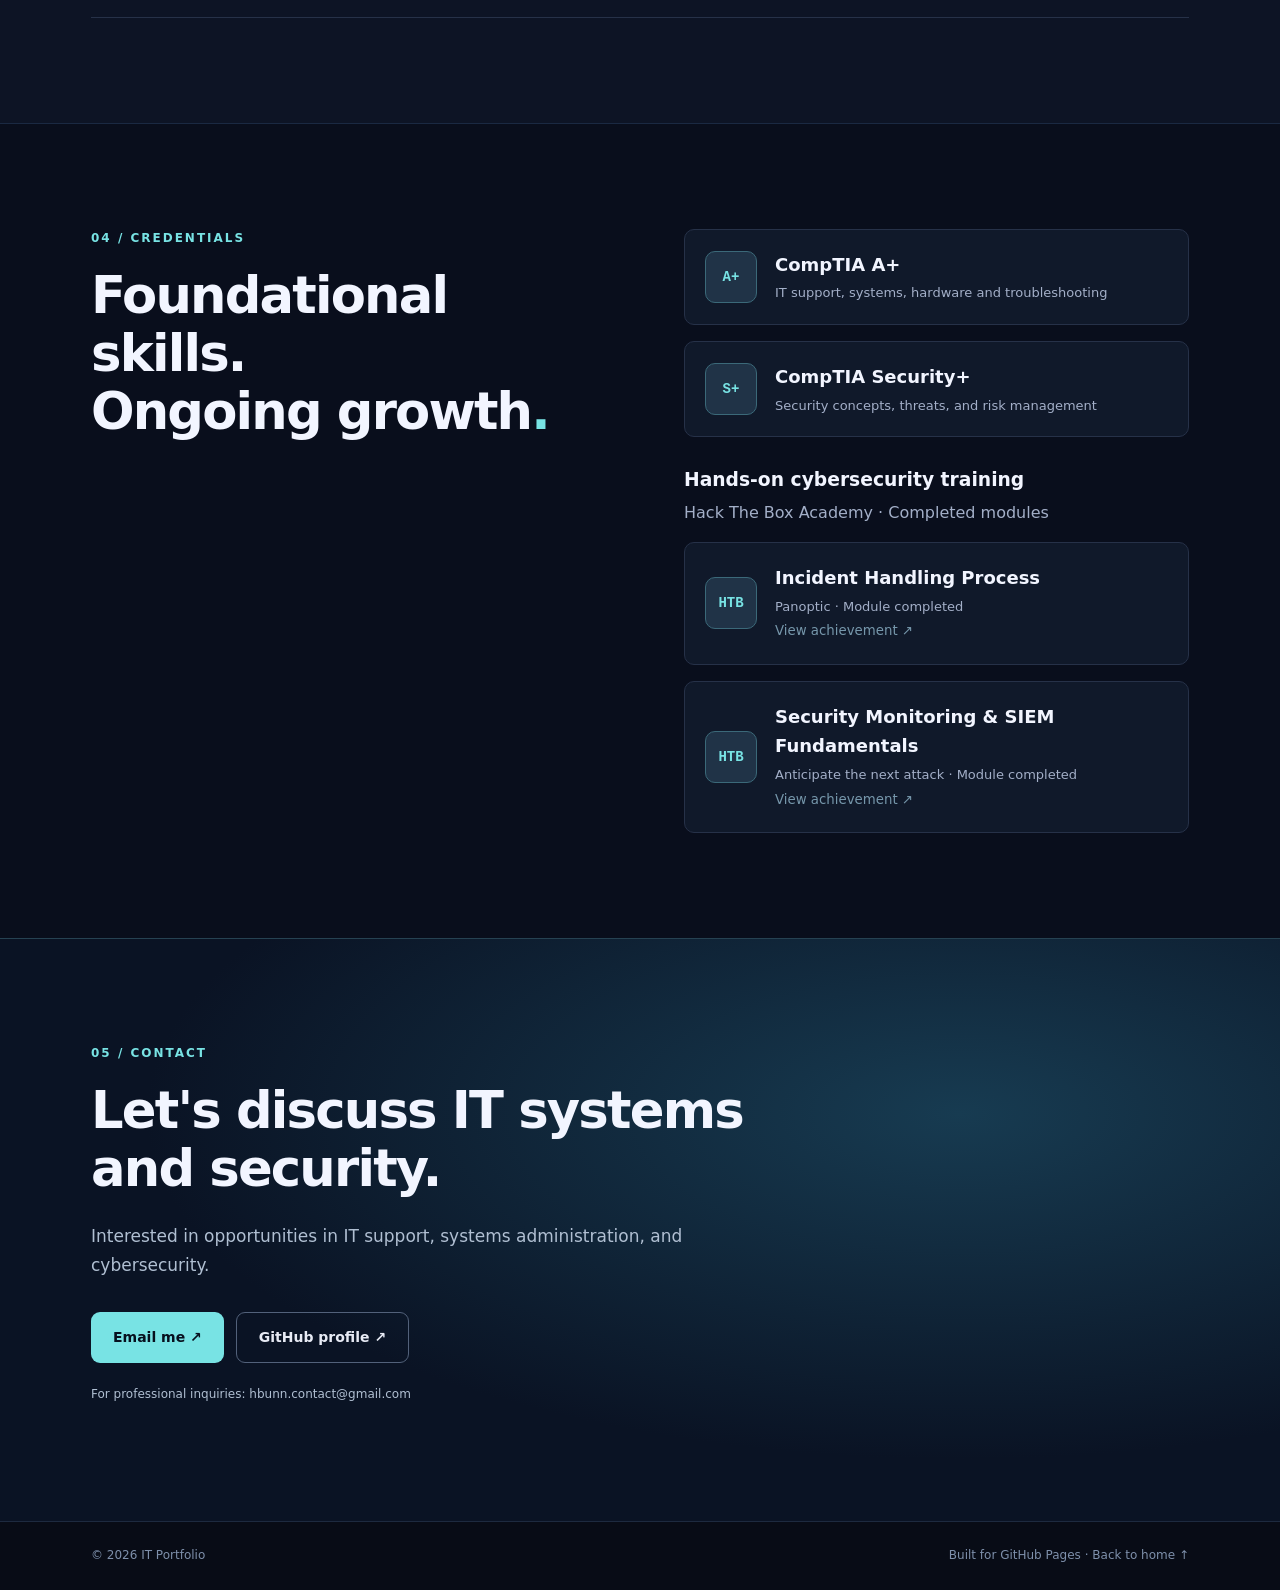
==== commit 0d6790ed: "Update portfolio contact email" ====
--- a/index.html
+++ b/index.html
@@ -12,4 +12,4 @@
 <a href="notes-risk-assessment.html"><span class="note-number">004</span><span class="note-title">Threat modeling, risk scoring & remediation<small>PASTA · NIST · Least privilege</small></span><span class="arrow">↗</span></a>
 </div></div></section>
 <section class="section" id="credentials"><div class="wrap section-layout"><div><div class="kicker">04 / CREDENTIALS</div><h2>Foundational skills.<br>Ongoing growth<span class="dot">.</span></h2></div><div class="credential-stack"><div class="credential"><div class="credential-icon">A+</div><div><h3>CompTIA A+</h3><p>IT support, systems, hardware and troubleshooting</p></div></div><div class="credential"><div class="credential-icon">S+</div><div><h3>CompTIA Security+</h3><p>Security concepts, threats, and risk management</p></div></div><div style="margin:12px 0 0"><h3 style="margin:0 0 4px">Hands-on cybersecurity training</h3><p class="muted">Hack The Box Academy · Completed modules</p></div><a class="credential" href="https://academy.hackthebox.com/achievement/badge/044e7779-e056-11f1-8591-0affe7dfeb45" target="_blank" rel="noopener noreferrer" aria-label="View Incident Handling Process achievement"><div class="credential-icon">HTB</div><div><h3>Incident Handling Process</h3><p>Panoptic · Module completed</p><small>View achievement ↗</small></div></a><a class="credential" href="https://academy.hackthebox.com/achievement/badge/7e8e961b-e2e4-11f1-8591-0affe7dfeb45" target="_blank" rel="noopener noreferrer" aria-label="View Security Monitoring and SIEM Fundamentals achievement"><div class="credential-icon">HTB</div><div><h3>Security Monitoring &amp; SIEM Fundamentals</h3><p>Anticipate the next attack · Module completed</p><small>View achievement ↗</small></div></a></div></div></section>
-<section class="section contact-section" id="contact"><div class="wrap"><div class="kicker">05 / CONTACT</div><h2>Let's discuss IT systems<br>and security.</h2><p>Interested in opportunities in IT support, systems administration, and cybersecurity.</p><div class="actions"><a class="button primary" href="mailto:henry.bunn97@gmail.com">Email me ↗</a><a class="button secondary" href="https://github.com/goldenhoneybunn" target="_blank" rel="noopener noreferrer" referrerpolicy="no-referrer">GitHub profile ↗</a></div><p class="contact-note">For professional inquiries: <a href="mailto:henry.bunn97@gmail.com">henry.bunn97@gmail.com</a></p></div></section></main><footer><div class="wrap footer-inner"><span>© <span id="year"></span> IT Portfolio</span><span>Built for GitHub Pages · <a href="index.html">Back to home ↑</a></span></div></footer><script src="script.js"></script></body></html>+<section class="section contact-section" id="contact"><div class="wrap"><div class="kicker">05 / CONTACT</div><h2>Let's discuss IT systems<br>and security.</h2><p>Interested in opportunities in IT support, systems administration, and cybersecurity.</p><div class="actions"><a class="button primary" href="mailto:hbunn.contact@gmail.com">Email me ↗</a><a class="button secondary" href="https://github.com/goldenhoneybunn" target="_blank" rel="noopener noreferrer" referrerpolicy="no-referrer">GitHub profile ↗</a></div><p class="contact-note">For professional inquiries: <a href="mailto:hbunn.contact@gmail.com">hbunn.contact@gmail.com</a></p></div></section></main><footer><div class="wrap footer-inner"><span>© <span id="year"></span> IT Portfolio</span><span>Built for GitHub Pages · <a href="index.html">Back to home ↑</a></span></div></footer><script src="script.js"></script></body></html>
